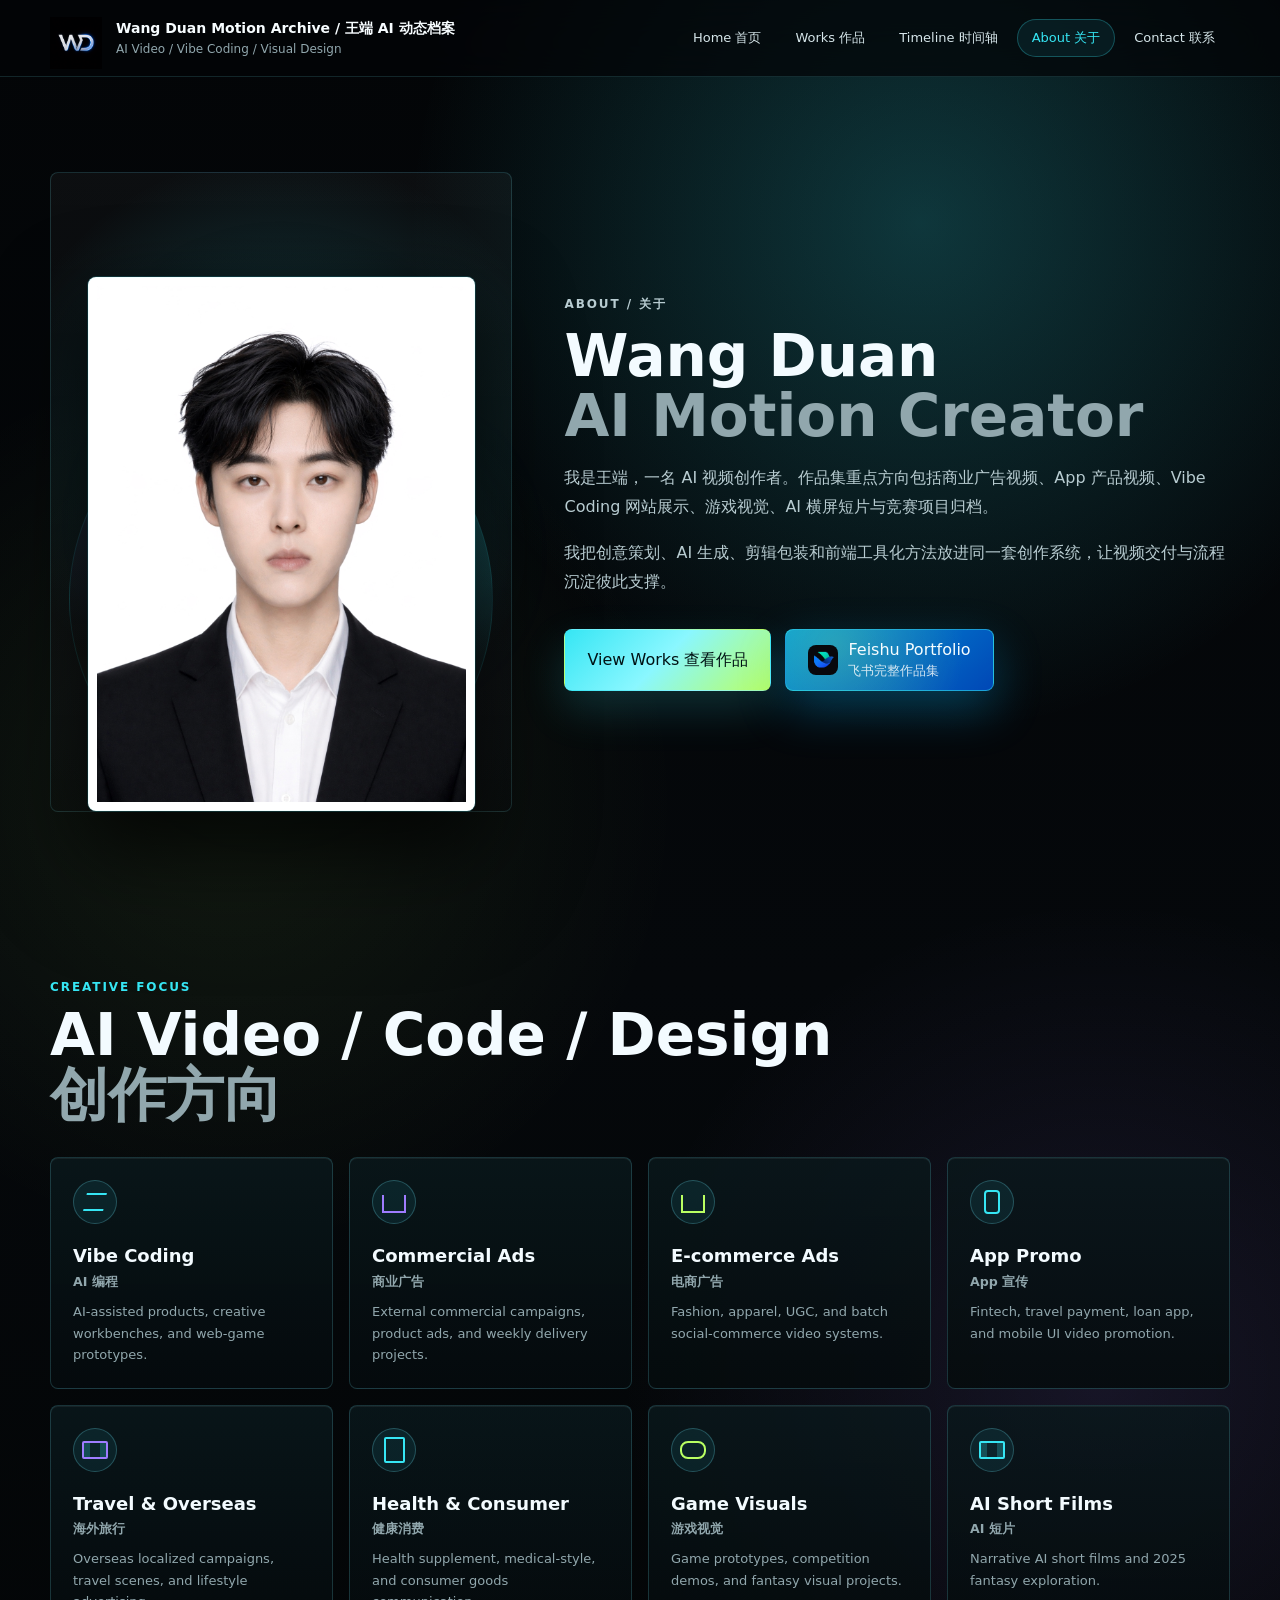
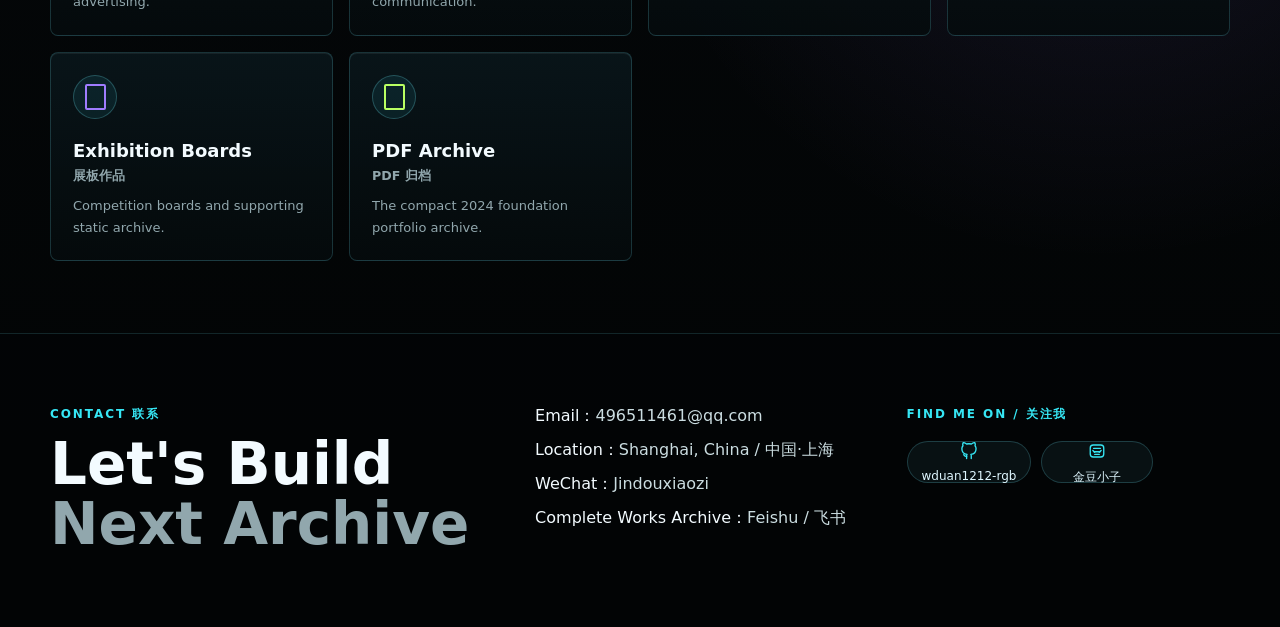
==== about.html @ 515508c3 "Deploy portfolio site" ====
<!doctype html>
<html lang="zh-CN">
  <head>
    <meta charset="utf-8">
    <meta name="viewport" content="width=device-width, initial-scale=1">
    <title>About / 关于王端 | Wang Duan Motion Archive</title>
    <meta name="description" content="王端 AI 视频、Vibe Coding 与视觉设计方向介绍。">
    <link rel="stylesheet" href="assets/css/styles.css">
  </head>
  <body>
    <div class="shell">
      <header class="site-header">
        <nav class="nav" aria-label="Primary navigation">
          <a class="brand" href="index.html" aria-label="Wang Duan Motion Archive home">
            <span class="brand-mark">WD</span>
            <span class="brand-copy">
              <span class="brand-title">Wang Duan Motion Archive / 王端 AI 动态档案</span>
              <span class="brand-subtitle">AI Video / Vibe Coding / Visual Design</span>
            </span>
          </a>
          <button class="nav-toggle" type="button" data-nav-toggle aria-expanded="false" aria-label="Open navigation">
            <span></span><span></span><span></span>
          </button>
          <div class="nav-links" data-nav-links>
            <a href="index.html">Home 首页</a>
            <a href="works.html">Works 作品</a>
            <a href="index.html#timeline">Timeline 时间轴</a>
            <a href="about.html">About 关于</a>
            <a href="index.html#contact">Contact 联系</a>
          </div>
        </nav>
      </header>

      <main class="page-main">
        <section class="section">
          <div class="container about-grid">
            <div class="about-portrait reveal">
              <div class="portrait-orbit" aria-hidden="true"></div>
              <img class="portrait-image" src="assets/profile/profile-id-source.jpg" alt="Wang Duan portrait" width="1060" height="1484">
            </div>
            <div class="about-copy reveal delay-1">
              <p class="section-kicker">About / 关于</p>
              <h1 class="section-title">Wang Duan<br><span>AI Motion Creator</span></h1>
              <p>
                我是王端，一名 AI 视频创作者。作品集重点方向包括商业广告视频、App 产品视频、Vibe Coding 网站展示、游戏视觉、AI 横屏短片与竞赛项目归档。
              </p>
              <p>
                我把创意策划、AI 生成、剪辑包装和前端工具化方法放进同一套创作系统，让视频交付与流程沉淀彼此支撑。
              </p>
              <div class="cta-row">
                <a class="button primary" href="works.html">View Works 查看作品</a>
                <a class="button feishu-button" href="https://tcndqnj035ys.feishu.cn/docx/TIaadDGlfo3OVuxZvAxcnTnXn2g?from=from_copylink" data-feishu-link target="_blank" rel="noopener">
                  <img src="assets/logo/feishu-icon.png" alt="" width="24" height="24">
                  <span>Feishu Portfolio<br><em>飞书完整作品集</em></span>
                </a>
              </div>
            </div>
          </div>
        </section>

        <section class="section compact">
          <div class="container">
            <div class="section-heading reveal">
              <div>
                <p class="section-kicker">Creative Focus</p>
                <h2 class="section-title">AI Video / Code / Design<br><span>创作方向</span></h2>
              </div>
            </div>
            <div class="category-grid" data-categories></div>
          </div>
        </section>

        <section class="section compact contact-band">
          <div class="container contact-grid">
            <div class="reveal">
              <p class="section-kicker">Contact 联系</p>
              <h2 class="section-title">Let's Build<br><span>Next Archive</span></h2>
            </div>
            <div class="reveal delay-1">
              <ul class="contact-list">
                <li>Email：<a href="mailto:496511461@qq.com" data-site-email>496511461@qq.com</a></li>
                <li>Location：<span data-site-location>Shanghai, China / 中国·上海</span></li>
                <li>WeChat：<span data-site-wechat>Jindouxiaozi</span></li>
                <li>Complete Works Archive：<a href="https://tcndqnj035ys.feishu.cn/docx/TIaadDGlfo3OVuxZvAxcnTnXn2g?from=from_copylink" data-feishu-link target="_blank" rel="noopener">Feishu / 飞书</a></li>
              </ul>
            </div>
            <div class="reveal delay-2">
              <p class="section-kicker">Find me on / 关注我</p>
              <div class="social-row" data-socials></div>
            </div>
          </div>
        </section>
      </main>
    </div>

    <div class="modal" data-video-modal aria-hidden="true" role="dialog" aria-modal="true" aria-labelledby="video-modal-title">
      <div class="modal-backdrop"></div>
      <div class="modal-panel">
        <div class="modal-head">
          <h2 class="modal-title" id="video-modal-title" data-modal-title>Media Preview</h2>
          <button class="modal-close" type="button" data-modal-close aria-label="Close modal">×</button>
        </div>
        <div class="modal-body" data-modal-body></div>
      </div>
    </div>

    <script src="assets/js/data.js"></script>
    <script src="assets/js/main.js"></script>
  </body>
</html>
---- assets/css/styles.css ----
:root {
  --bg: #030507;
  --bg-soft: #071013;
  --panel: rgba(8, 18, 21, 0.78);
  --panel-strong: rgba(10, 23, 28, 0.94);
  --line: rgba(116, 238, 255, 0.18);
  --line-strong: rgba(116, 238, 255, 0.42);
  --text: #f3fbff;
  --muted: #91a7ad;
  --muted-2: #61747a;
  --cyan: #36e6f4;
  --lime: #b9ff62;
  --violet: #9f7cff;
  --rose: #ff6fb1;
  --amber: #ffd166;
  --shadow: 0 24px 70px rgba(0, 0, 0, 0.42);
  --radius: 8px;
  --max: 1180px;
  --ease: cubic-bezier(0.22, 1, 0.36, 1);
}

* {
  box-sizing: border-box;
}

html {
  scroll-behavior: smooth;
  background: var(--bg);
}

body {
  margin: 0;
  min-height: 100vh;
  color: var(--text);
  font-family: Inter, ui-sans-serif, system-ui, -apple-system, BlinkMacSystemFont, "Segoe UI", "PingFang SC", "Microsoft YaHei", sans-serif;
  background:
    radial-gradient(circle at 72% 10%, rgba(54, 230, 244, 0.22), transparent 32rem),
    radial-gradient(circle at 18% 36%, rgba(185, 255, 98, 0.08), transparent 28rem),
    radial-gradient(circle at 86% 62%, rgba(159, 124, 255, 0.12), transparent 30rem),
    linear-gradient(180deg, #030507 0%, #05080b 44%, #020404 100%);
  overflow-x: hidden;
}

body::before {
  content: "";
  position: fixed;
  inset: 0;
  pointer-events: none;
  z-index: -2;
  background-image:
    linear-gradient(rgba(99, 224, 240, 0.07) 1px, transparent 1px),
    linear-gradient(90deg, rgba(99, 224, 240, 0.07) 1px, transparent 1px);
  background-size: 48px 48px;
  mask-image: linear-gradient(180deg, rgba(0, 0, 0, 0.92), rgba(0, 0, 0, 0.12) 70%, transparent);
}

body::after {
  content: "";
  position: fixed;
  inset: 0;
  pointer-events: none;
  z-index: -1;
  background:
    linear-gradient(90deg, rgba(3, 5, 7, 0.9), transparent 26%, transparent 74%, rgba(3, 5, 7, 0.9)),
    repeating-linear-gradient(0deg, rgba(255, 255, 255, 0.025) 0, rgba(255, 255, 255, 0.025) 1px, transparent 1px, transparent 3px);
  opacity: 0.65;
}

img {
  display: block;
  max-width: 100%;
}

a {
  color: inherit;
  text-decoration: none;
}

button,
input,
textarea {
  font: inherit;
}

button {
  cursor: pointer;
}

.shell {
  min-height: 100vh;
}

.site-header {
  position: fixed;
  top: 0;
  left: 0;
  right: 0;
  z-index: 50;
  border-bottom: 1px solid rgba(116, 238, 255, 0.14);
  background: rgba(3, 5, 7, 0.72);
  backdrop-filter: blur(18px);
}

.nav {
  width: min(var(--max), calc(100vw - 40px));
  height: 76px;
  margin: 0 auto;
  display: flex;
  align-items: center;
  justify-content: space-between;
  gap: 28px;
}

.brand {
  display: flex;
  align-items: center;
  gap: 14px;
  min-width: 0;
}

.brand-mark {
  width: 50px;
  height: 36px;
  display: grid;
  place-items: center;
  color: var(--cyan);
  font-size: 30px;
  font-weight: 900;
  line-height: 1;
}

.brand-copy {
  min-width: 0;
}

.brand-title {
  display: block;
  color: #f7fdff;
  font-size: 14px;
  font-weight: 780;
  white-space: nowrap;
  overflow: hidden;
  text-overflow: ellipsis;
}

.brand-subtitle {
  display: block;
  margin-top: 4px;
  color: var(--muted);
  font-size: 12px;
}

.nav-links {
  display: flex;
  align-items: center;
  gap: 4px;
}

.nav-links a {
  position: relative;
  display: inline-flex;
  align-items: center;
  height: 38px;
  padding: 0 14px;
  color: #d5e5e9;
  font-size: 13px;
  border: 1px solid transparent;
  border-radius: 999px;
  transition: color 0.25s var(--ease), border-color 0.25s var(--ease), background 0.25s var(--ease);
}

.nav-links a:hover,
.nav-links a.is-active {
  color: var(--cyan);
  border-color: rgba(54, 230, 244, 0.28);
  background: rgba(54, 230, 244, 0.08);
}

.nav-toggle {
  display: none;
  width: 42px;
  height: 42px;
  border: 1px solid rgba(116, 238, 255, 0.24);
  border-radius: 8px;
  color: var(--text);
  background: rgba(8, 18, 21, 0.72);
}

.nav-toggle span {
  display: block;
  width: 20px;
  height: 2px;
  margin: 4px auto;
  background: currentColor;
}

.page-main {
  padding-top: 76px;
}

.section {
  position: relative;
  padding: 96px 0;
}

.section.compact {
  padding: 72px 0;
}

.container {
  width: min(var(--max), calc(100vw - 40px));
  margin: 0 auto;
}

.section-heading {
  display: flex;
  align-items: end;
  justify-content: space-between;
  gap: 28px;
  margin-bottom: 32px;
}

.section-kicker {
  margin: 0 0 12px;
  color: var(--cyan);
  font-size: 12px;
  font-weight: 800;
  letter-spacing: 0.16em;
  text-transform: uppercase;
}

.section-title {
  margin: 0;
  color: var(--text);
  font-size: clamp(30px, 5vw, 58px);
  line-height: 1.03;
  font-weight: 880;
}

.section-title span {
  color: var(--muted);
}

.section-lead {
  max-width: 560px;
  margin: 16px 0 0;
  color: #acc0c5;
  font-size: 15px;
  line-height: 1.8;
}

.page-hero {
  min-height: calc(100vh - 76px);
  padding: 58px 0 24px;
  display: grid;
  align-items: center;
}

.hero-grid {
  display: grid;
  grid-template-columns: minmax(0, 1.02fr) minmax(420px, 0.98fr);
  gap: clamp(28px, 5vw, 72px);
  align-items: center;
}

.eyebrow {
  display: inline-flex;
  align-items: center;
  gap: 10px;
  color: var(--cyan);
  font-size: 13px;
  font-weight: 820;
  letter-spacing: 0.08em;
  text-transform: uppercase;
}

.eyebrow::before {
  content: "";
  width: 28px;
  height: 1px;
  background: currentColor;
}

.hero-title {
  margin: 22px 0 0;
  font-size: clamp(48px, 9vw, 106px);
  line-height: 0.94;
  font-weight: 900;
  letter-spacing: 0;
}

.hero-title .line {
  display: block;
  opacity: 0;
  transform: translateY(24px);
  animation: titleIn 0.82s var(--ease) forwards;
}

.hero-title .line:nth-child(2) {
  animation-delay: 0.1s;
}

.hero-title .line:nth-child(3) {
  animation-delay: 0.2s;
}

.hero-title em {
  color: transparent;
  font-style: normal;
  -webkit-text-stroke: 1px rgba(243, 251, 255, 0.72);
}

.hero-copy {
  max-width: 590px;
  margin: 24px 0 0;
  color: #bed0d5;
  font-size: 17px;
  line-height: 1.85;
}

.tag-row {
  display: flex;
  flex-wrap: wrap;
  gap: 12px;
  margin-top: 26px;
}

.tag-card {
  min-width: 114px;
  padding: 14px 14px 13px;
  border: 1px solid rgba(116, 238, 255, 0.22);
  border-radius: 8px;
  background: linear-gradient(180deg, rgba(14, 31, 36, 0.78), rgba(7, 15, 17, 0.72));
  box-shadow: inset 0 1px 0 rgba(255, 255, 255, 0.06);
  transition: transform 0.35s var(--ease), border-color 0.35s var(--ease), background 0.35s var(--ease);
}

.tag-card:hover {
  transform: translateY(-4px);
  border-color: rgba(54, 230, 244, 0.64);
  background: linear-gradient(180deg, rgba(24, 55, 61, 0.86), rgba(7, 15, 17, 0.76));
}

.tag-card strong {
  display: block;
  margin-bottom: 4px;
  color: var(--text);
  font-size: 13px;
}

.tag-card span {
  color: var(--muted);
  font-size: 12px;
}

.cta-row {
  display: flex;
  flex-wrap: wrap;
  gap: 14px;
  margin-top: 32px;
}

.button {
  --button-line: rgba(116, 238, 255, 0.34);
  display: inline-flex;
  align-items: center;
  justify-content: center;
  gap: 10px;
  min-height: 48px;
  padding: 0 22px;
  border: 1px solid var(--button-line);
  border-radius: 8px;
  color: var(--text);
  background: rgba(7, 18, 21, 0.82);
  box-shadow: inset 0 1px 0 rgba(255, 255, 255, 0.08);
  transition: transform 0.28s var(--ease), border-color 0.28s var(--ease), background 0.28s var(--ease), color 0.28s var(--ease);
}

.button.primary {
  color: #001214;
  border-color: transparent;
  background: linear-gradient(135deg, var(--cyan), #8af7ff 48%, var(--lime));
  box-shadow: 0 18px 44px rgba(54, 230, 244, 0.18);
}

.button:hover {
  transform: translateY(-3px);
  border-color: rgba(54, 230, 244, 0.68);
}

.button[aria-disabled="true"],
.button:disabled {
  color: var(--muted-2);
  cursor: not-allowed;
  border-color: rgba(116, 238, 255, 0.12);
  background: rgba(7, 18, 21, 0.44);
  box-shadow: none;
  transform: none;
}

.hero-visual {
  position: relative;
  min-height: 620px;
  display: grid;
  align-items: end;
  justify-items: center;
  isolation: isolate;
}

.portrait-orbit {
  position: absolute;
  width: min(46vw, 610px);
  aspect-ratio: 1;
  border-radius: 50%;
  border: 1px solid rgba(54, 230, 244, 0.18);
  background:
    radial-gradient(circle, rgba(54, 230, 244, 0.32), transparent 42%),
    conic-gradient(from 45deg, rgba(54, 230, 244, 0.46), transparent, rgba(185, 255, 98, 0.18), transparent, rgba(159, 124, 255, 0.22), transparent);
  filter: drop-shadow(0 0 58px rgba(54, 230, 244, 0.2));
  transform: translate3d(var(--mx, 0), var(--my, 0), 0);
  transition: transform 0.28s linear;
  animation: orbitSpin 18s linear infinite;
  opacity: 0.8;
}

.portrait-orbit::before,
.portrait-orbit::after {
  content: "";
  position: absolute;
  inset: 8%;
  border-radius: inherit;
  border: 1px dashed rgba(116, 238, 255, 0.28);
}

.portrait-orbit::after {
  inset: 20%;
  border-color: rgba(185, 255, 98, 0.16);
  animation: orbitSpin 12s linear infinite reverse;
}

.portrait-wrap {
  position: relative;
  width: min(40vw, 520px);
  max-width: 520px;
  align-self: end;
  transform: translate3d(calc(var(--mx, 0) * -0.5), calc(var(--my, 0) * -0.5), 0);
  transition: transform 0.28s linear;
  z-index: 1;
}

.portrait-wrap::after {
  content: "";
  position: absolute;
  left: 4%;
  right: 4%;
  bottom: -1px;
  height: 34%;
  background: linear-gradient(180deg, transparent, #030507 72%);
  pointer-events: none;
}

.portrait-image {
  width: 100%;
  height: auto;
  filter: drop-shadow(0 32px 42px rgba(0, 0, 0, 0.56)) saturate(0.96) contrast(1.04);
}

.intro-card {
  position: absolute;
  right: 0;
  bottom: 120px;
  width: min(230px, 45vw);
  padding: 22px;
  border: 1px solid rgba(116, 238, 255, 0.38);
  border-radius: 8px;
  background: rgba(9, 24, 28, 0.76);
  box-shadow: var(--shadow), inset 0 1px 0 rgba(255, 255, 255, 0.08);
  backdrop-filter: blur(18px);
  animation: floatCard 5.6s ease-in-out infinite;
  z-index: 3;
}

.intro-card strong {
  display: block;
  font-size: 16px;
  line-height: 1.35;
}

.intro-card span {
  display: block;
  margin-top: 6px;
  color: var(--muted);
  font-size: 13px;
}

.play-button {
  position: relative;
  width: 70px;
  height: 70px;
  margin: 24px 0 18px;
  border: 1px solid rgba(196, 251, 255, 0.55);
  border-radius: 50%;
  color: var(--text);
  background:
    radial-gradient(circle, rgba(116, 238, 255, 0.2), transparent 70%),
    rgba(12, 30, 35, 0.86);
  box-shadow: 0 0 32px rgba(54, 230, 244, 0.22);
}

.play-button::before {
  content: "";
  position: absolute;
  left: 29px;
  top: 23px;
  width: 0;
  height: 0;
  border-top: 12px solid transparent;
  border-bottom: 12px solid transparent;
  border-left: 17px solid currentColor;
}

.play-button.small {
  width: 42px;
  height: 42px;
  margin: 0;
}

.play-button.small::before {
  left: 17px;
  top: 13px;
  border-top-width: 8px;
  border-bottom-width: 8px;
  border-left-width: 11px;
}

.corner-grid {
  position: absolute;
  top: 0;
  right: 0;
  width: 92px;
  height: 92px;
  background-image:
    linear-gradient(rgba(54, 230, 244, 0.16) 1px, transparent 1px),
    linear-gradient(90deg, rgba(54, 230, 244, 0.16) 1px, transparent 1px);
  background-size: 12px 12px;
  opacity: 0.42;
}

.showreel-band {
  border-top: 1px solid rgba(116, 238, 255, 0.14);
  border-bottom: 1px solid rgba(116, 238, 255, 0.14);
  background: linear-gradient(90deg, rgba(4, 12, 14, 0.88), rgba(12, 28, 31, 0.76), rgba(4, 12, 14, 0.88));
}

.showreel-grid {
  display: grid;
  grid-template-columns: minmax(0, 0.9fr) minmax(360px, 1.1fr);
  gap: 42px;
  align-items: center;
}

.showreel-frame {
  position: relative;
  width: 100%;
  min-height: 280px;
  border: 1px solid rgba(116, 238, 255, 0.24);
  border-radius: 8px;
  color: inherit;
  text-align: left;
  overflow: hidden;
  appearance: none;
  background:
    linear-gradient(120deg, rgba(54, 230, 244, 0.2), transparent 38%),
    radial-gradient(circle at 72% 36%, rgba(159, 124, 255, 0.22), transparent 25rem),
    #071013;
}

.showreel-frame::before {
  content: "";
  position: absolute;
  inset: 0;
  background:
    linear-gradient(90deg, transparent, rgba(255, 255, 255, 0.12), transparent),
    repeating-linear-gradient(90deg, rgba(255, 255, 255, 0.04) 0 1px, transparent 1px 8px);
  transform: translateX(-120%);
  animation: sweep 5.2s var(--ease) infinite;
}

.showreel-meta {
  position: absolute;
  left: 24px;
  right: 24px;
  bottom: 22px;
  display: flex;
  align-items: end;
  justify-content: space-between;
  gap: 20px;
}

.showreel-meta strong {
  display: block;
  font-size: 22px;
}

.showreel-meta span {
  display: block;
  margin-top: 7px;
  color: var(--muted);
  font-size: 13px;
}

.card-grid {
  display: grid;
  grid-template-columns: repeat(4, minmax(0, 1fr));
  gap: 18px;
}

.highlight-grid {
  grid-template-columns: repeat(5, minmax(0, 1fr));
}

.metric-card,
.work-card,
.category-card,
.archive-card {
  position: relative;
  border: 1px solid rgba(116, 238, 255, 0.18);
  border-radius: 8px;
  background: linear-gradient(180deg, rgba(10, 24, 28, 0.84), rgba(5, 11, 13, 0.88));
  box-shadow: inset 0 1px 0 rgba(255, 255, 255, 0.06);
  overflow: hidden;
}

.metric-card {
  min-height: 190px;
  padding: 24px;
  display: flex;
  flex-direction: column;
  justify-content: space-between;
}

.metric-card::before,
.work-card::before,
.category-card::before,
.archive-card::before {
  content: "";
  position: absolute;
  inset: 0;
  border-radius: inherit;
  background: linear-gradient(120deg, rgba(54, 230, 244, 0.16), transparent 34%, rgba(185, 255, 98, 0.07));
  opacity: 0;
  transition: opacity 0.35s var(--ease);
  pointer-events: none;
}

.metric-card:hover::before,
.work-card:hover::before,
.category-card:hover::before,
.archive-card:hover::before {
  opacity: 1;
}

.metric-top {
  display: flex;
  align-items: center;
  justify-content: space-between;
  gap: 14px;
}

.metric-icon,
.work-icon,
.category-icon {
  width: 44px;
  height: 44px;
  display: grid;
  place-items: center;
  border: 1px solid rgba(116, 238, 255, 0.24);
  border-radius: 50%;
  color: var(--cyan);
  background: rgba(54, 230, 244, 0.08);
}

.metric-icon::before,
.work-icon::before,
.category-icon::before {
  content: "";
  width: 18px;
  height: 18px;
  border: 2px solid currentColor;
}

[data-icon="phone"]::before {
  width: 12px;
  height: 20px;
  border-radius: 4px;
}

[data-icon="code"]::before {
  width: 20px;
  height: 14px;
  border-left: 0;
  border-right: 0;
  transform: skewX(-12deg);
}

[data-icon="game"]::before {
  width: 22px;
  height: 14px;
  border-radius: 8px;
}

[data-icon="film"]::before {
  width: 22px;
  height: 14px;
  border-radius: 2px;
  box-shadow: inset 6px 0 0 rgba(54, 230, 244, 0.22), inset -6px 0 0 rgba(54, 230, 244, 0.22);
}

[data-icon="pdf"]::before,
[data-icon="board"]::before,
[data-icon="all"]::before {
  width: 17px;
  height: 22px;
  border-radius: 2px;
}

[data-icon="commerce"]::before {
  width: 20px;
  height: 16px;
  border-top: 0;
  transform: translateY(2px);
}

.count {
  color: rgba(243, 251, 255, 0.42);
  font-size: 12px;
  font-weight: 800;
}

.metric-card h3,
.category-card h3 {
  margin: 20px 0 0;
  font-size: 18px;
  line-height: 1.3;
}

.metric-card p,
.category-card p {
  margin: 10px 0 0;
  color: var(--muted);
  font-size: 13px;
  line-height: 1.65;
}

.text-link {
  display: inline-flex;
  align-items: center;
  gap: 8px;
  margin-top: 20px;
  color: var(--cyan);
  font-size: 13px;
  font-weight: 760;
}

.text-link::after {
  content: "";
  width: 18px;
  height: 1px;
  background: currentColor;
  transform-origin: left;
  transition: transform 0.25s var(--ease);
}

.text-link:hover::after {
  transform: scaleX(1.45);
}

.featured-stage {
  position: relative;
}

.stage-layout {
  display: grid;
  grid-template-columns: 280px minmax(0, 1fr);
  gap: 30px;
}

.stage-rail {
  position: sticky;
  top: 106px;
  align-self: start;
  min-height: 470px;
  display: flex;
  flex-direction: column;
  justify-content: space-between;
  padding: 28px;
  border-left: 1px solid rgba(116, 238, 255, 0.28);
  background: linear-gradient(180deg, rgba(4, 11, 13, 0.58), transparent);
}

.stage-number {
  color: var(--cyan);
  font-size: clamp(64px, 9vw, 116px);
  line-height: 0.85;
  font-weight: 900;
}

.stage-label {
  color: var(--muted);
  font-size: 13px;
  line-height: 1.7;
}

.stage-progress {
  height: 3px;
  width: 100%;
  background: rgba(116, 238, 255, 0.14);
  overflow: hidden;
}

.stage-progress span {
  display: block;
  width: calc(var(--stage-progress, 0) * 100%);
  height: 100%;
  background: linear-gradient(90deg, var(--cyan), var(--lime));
}

.stage-list {
  display: grid;
  gap: 22px;
}

.module-card {
  min-height: 420px;
  display: grid;
  grid-template-columns: minmax(260px, 0.86fr) minmax(0, 1.14fr);
  gap: 28px;
  align-items: stretch;
  padding: 22px;
  border: 1px solid rgba(116, 238, 255, 0.18);
  border-radius: 8px;
  background:
    linear-gradient(130deg, rgba(54, 230, 244, 0.08), transparent 34%),
    rgba(6, 14, 17, 0.86);
  overflow: hidden;
  transform: translateY(22px) scale(0.985);
  opacity: 0.56;
  transition: opacity 0.6s var(--ease), transform 0.6s var(--ease), border-color 0.6s var(--ease), background 0.6s var(--ease);
}

.module-card.is-current {
  opacity: 1;
  transform: translateY(0) scale(1);
  border-color: rgba(54, 230, 244, 0.48);
  background:
    linear-gradient(130deg, rgba(54, 230, 244, 0.16), transparent 34%),
    radial-gradient(circle at 84% 20%, rgba(185, 255, 98, 0.1), transparent 18rem),
    rgba(6, 14, 17, 0.92);
}

.module-copy {
  display: flex;
  flex-direction: column;
  justify-content: space-between;
  gap: 26px;
  padding: 8px 0 8px 6px;
}

.module-copy h3 {
  margin: 0;
  font-size: clamp(24px, 3vw, 38px);
  line-height: 1.08;
}

.module-copy p {
  margin: 14px 0 0;
  color: #a9bec3;
  line-height: 1.75;
}

.meta-row {
  display: flex;
  flex-wrap: wrap;
  gap: 9px;
}

.pill {
  display: inline-flex;
  align-items: center;
  min-height: 28px;
  padding: 0 10px;
  border: 1px solid rgba(116, 238, 255, 0.2);
  border-radius: 999px;
  color: #cce0e4;
  background: rgba(116, 238, 255, 0.06);
  font-size: 12px;
}

.preview-shell {
  position: relative;
  min-height: 360px;
  display: grid;
  place-items: center;
  overflow: hidden;
  border: 1px solid rgba(116, 238, 255, 0.18);
  border-radius: 8px;
  background:
    radial-gradient(circle at 72% 24%, rgba(54, 230, 244, 0.18), transparent 17rem),
    linear-gradient(140deg, rgba(255, 255, 255, 0.04), transparent 48%),
    #050a0c;
}

.preview-shell::after {
  content: "";
  position: absolute;
  inset: 0;
  background: linear-gradient(120deg, transparent, rgba(255, 255, 255, 0.13), transparent);
  transform: translateX(-120%);
  transition: transform 0.85s var(--ease);
}

.module-card.is-current .preview-shell::after,
.work-card:hover .visual-placeholder::after {
  transform: translateX(120%);
}

.visual-placeholder {
  position: relative;
  overflow: hidden;
  border-radius: 8px;
  background:
    radial-gradient(circle at 30% 24%, rgba(185, 255, 98, 0.2), transparent 12rem),
    radial-gradient(circle at 74% 70%, rgba(159, 124, 255, 0.24), transparent 12rem),
    linear-gradient(150deg, rgba(54, 230, 244, 0.12), rgba(255, 255, 255, 0.03));
}

.visual-placeholder::before {
  content: "";
  position: absolute;
  inset: 0;
  background:
    linear-gradient(rgba(255, 255, 255, 0.06) 1px, transparent 1px),
    linear-gradient(90deg, rgba(255, 255, 255, 0.06) 1px, transparent 1px);
  background-size: 22px 22px;
  opacity: 0.34;
}

.visual-placeholder::after {
  content: "";
  position: absolute;
  inset: 0;
  background: linear-gradient(110deg, transparent, rgba(255, 255, 255, 0.17), transparent);
  transform: translateX(-120%);
  transition: transform 0.7s var(--ease);
}

.visual-label {
  position: absolute;
  left: 18px;
  right: 18px;
  bottom: 18px;
  z-index: 2;
}

.visual-label strong {
  display: block;
  color: #f7fdff;
  font-size: 15px;
}

.visual-label span {
  display: block;
  margin-top: 6px;
  color: #a7bbc0;
  font-size: 12px;
}

.phone-shell {
  position: relative;
  width: min(58%, 248px);
  aspect-ratio: 9 / 18.8;
  padding: 10px;
  border: 1px solid rgba(215, 250, 255, 0.3);
  border-radius: 28px;
  background: linear-gradient(180deg, #14262b, #050809);
  box-shadow: 0 24px 58px rgba(0, 0, 0, 0.42);
}

.phone-shell::before {
  content: "";
  position: absolute;
  top: 12px;
  left: 50%;
  width: 70px;
  height: 18px;
  border-radius: 999px;
  background: #030507;
  transform: translateX(-50%);
  z-index: 3;
}

.phone-screen {
  position: relative;
  width: 100%;
  height: 100%;
  border-radius: 22px;
  overflow: hidden;
}

.browser-shell {
  position: relative;
  width: min(100%, 520px);
  aspect-ratio: 16 / 10;
  border: 1px solid rgba(215, 250, 255, 0.18);
  border-radius: 8px;
  overflow: hidden;
  background: #05090b;
  box-shadow: 0 24px 58px rgba(0, 0, 0, 0.36);
}

.browser-bar {
  height: 36px;
  display: flex;
  align-items: center;
  gap: 7px;
  padding: 0 14px;
  border-bottom: 1px solid rgba(116, 238, 255, 0.16);
  background: rgba(255, 255, 255, 0.04);
}

.browser-bar span {
  width: 8px;
  height: 8px;
  border-radius: 50%;
  background: rgba(116, 238, 255, 0.62);
}

.browser-screen {
  position: relative;
  height: calc(100% - 36px);
}

.wide-frame {
  width: min(100%, 560px);
  aspect-ratio: 16 / 9;
  border: 1px solid rgba(215, 250, 255, 0.18);
  border-radius: 8px;
  overflow: hidden;
  box-shadow: 0 24px 58px rgba(0, 0, 0, 0.36);
}

.work-grid {
  display: grid;
  grid-template-columns: repeat(3, minmax(0, 1fr));
  gap: 18px;
}

.home-work-grid {
  grid-template-columns: repeat(4, minmax(0, 1fr));
}

.work-card {
  min-height: 100%;
  padding: 14px;
  transition: transform 0.35s var(--ease), border-color 0.35s var(--ease), background 0.35s var(--ease);
}

.work-card:hover {
  transform: translateY(-7px);
  border-color: rgba(54, 230, 244, 0.5);
}

.work-card .card-visual {
  position: relative;
  min-height: 250px;
  border-radius: 8px;
  display: grid;
  place-items: center;
  overflow: hidden;
}

.work-card.vertical-video .card-visual {
  min-height: 360px;
}

.work-card.website-recording .card-visual,
.work-card.horizontal-video .card-visual {
  min-height: 245px;
}

.work-card h3 span,
.module-copy h3 span,
.metric-card h3 span,
.category-card h3 span,
.archive-card h3 span,
.case-title span {
  color: var(--muted);
  font-size: 0.7em;
  font-weight: 740;
}

.card-body {
  padding: 16px 4px 2px;
}

.card-body h3 {
  margin: 0;
  font-size: 17px;
  line-height: 1.3;
}

.card-body p {
  margin: 10px 0 0;
  color: var(--muted);
  font-size: 13px;
  line-height: 1.65;
}

.card-actions {
  display: flex;
  align-items: center;
  justify-content: space-between;
  gap: 12px;
  margin-top: 16px;
  padding-top: 14px;
  border-top: 1px solid rgba(116, 238, 255, 0.12);
}

.mini-action {
  display: inline-flex;
  align-items: center;
  min-height: 32px;
  padding: 0 10px;
  border: 1px solid rgba(116, 238, 255, 0.2);
  border-radius: 6px;
  color: var(--text);
  background: rgba(116, 238, 255, 0.06);
  font-size: 12px;
}

button.mini-action {
  appearance: none;
}

.duration {
  color: var(--muted);
  font-size: 12px;
}

.horizontal-section {
  overflow: hidden;
}

.horizontal-stage {
  position: relative;
}

.horizontal-track {
  display: flex;
  gap: 18px;
  will-change: transform;
  transform: translate3d(calc(var(--h-progress, 0) * -1px), 0, 0);
}

.horizontal-track .work-card {
  flex: 0 0 min(340px, calc(100vw - 64px));
}

.timeline {
  display: grid;
  gap: 56px;
}

.year-block {
  display: grid;
  grid-template-columns: 180px minmax(0, 1fr);
  gap: 36px;
  align-items: start;
}

.year-sticky {
  position: sticky;
  top: 114px;
}

.year {
  margin: 0;
  color: var(--cyan);
  font-size: clamp(54px, 8vw, 96px);
  line-height: 0.85;
  font-weight: 920;
}

.year-caption {
  margin: 14px 0 0;
  color: #d4e5e9;
  font-size: 14px;
  font-weight: 800;
}

.year-caption span {
  display: block;
  margin-top: 6px;
  color: var(--muted);
  font-size: 12px;
  font-weight: 500;
}

.year-content {
  display: grid;
  gap: 20px;
}

.year-note {
  padding: 18px 20px;
  border: 1px solid rgba(116, 238, 255, 0.16);
  border-radius: 8px;
  color: #bbd0d5;
  background: rgba(7, 18, 21, 0.64);
  line-height: 1.75;
}

.archive-grid {
  display: grid;
  grid-template-columns: repeat(2, minmax(0, 1fr));
  gap: 18px;
}

.archive-card {
  min-height: 210px;
  padding: 22px;
  display: grid;
  align-content: space-between;
}

.pdf-card {
  grid-column: 1 / -1;
  grid-template-columns: 150px minmax(0, 1fr) auto;
  display: grid;
  gap: 22px;
  align-items: center;
}

.pdf-cover {
  width: 118px;
  aspect-ratio: 0.78;
  display: grid;
  place-items: center;
  border: 1px solid rgba(116, 238, 255, 0.32);
  border-radius: 6px;
  color: var(--cyan);
  font-size: 22px;
  font-weight: 880;
  background: linear-gradient(160deg, rgba(54, 230, 244, 0.14), rgba(255, 255, 255, 0.04));
  transform-origin: left center;
  transition: transform 0.35s var(--ease);
}

.pdf-card:hover .pdf-cover {
  transform: perspective(700px) rotateY(-9deg);
}

.category-grid {
  display: grid;
  grid-template-columns: repeat(4, minmax(0, 1fr));
  gap: 16px;
}

.category-card {
  min-height: 178px;
  padding: 22px;
}

.workflow-wrap {
  display: grid;
  gap: 38px;
}

.workflow {
  position: relative;
  display: grid;
  grid-template-columns: repeat(7, minmax(0, 1fr));
  gap: 18px;
  padding-top: 18px;
}

.workflow.six {
  grid-template-columns: repeat(6, minmax(0, 1fr));
}

.workflow::before {
  content: "";
  position: absolute;
  top: 42px;
  left: 6%;
  right: 6%;
  height: 1px;
  background: rgba(116, 238, 255, 0.16);
}

.workflow::after {
  content: "";
  position: absolute;
  top: 42px;
  left: 6%;
  width: calc(var(--workflow-progress, 0) * 88%);
  height: 1px;
  background: linear-gradient(90deg, var(--cyan), var(--lime), var(--violet));
  transition: width 1.1s var(--ease);
}

.workflow-step {
  position: relative;
  z-index: 1;
  text-align: center;
}

.step-dot {
  width: 52px;
  height: 52px;
  display: grid;
  place-items: center;
  margin: 0 auto 13px;
  border: 1px solid rgba(116, 238, 255, 0.26);
  border-radius: 50%;
  color: var(--cyan);
  background: #071013;
  font-size: 12px;
  font-weight: 860;
  transition: transform 0.4s var(--ease), border-color 0.4s var(--ease), box-shadow 0.4s var(--ease);
}

.workflow-step.is-lit .step-dot {
  transform: translateY(-5px);
  border-color: rgba(54, 230, 244, 0.72);
  box-shadow: 0 0 30px rgba(54, 230, 244, 0.18);
}

.workflow-step strong {
  display: block;
  font-size: 13px;
}

.workflow-step span {
  display: block;
  margin-top: 5px;
  color: var(--muted);
  font-size: 12px;
}

.contact-band {
  border-top: 1px solid rgba(116, 238, 255, 0.14);
  background: rgba(3, 5, 7, 0.46);
}

.contact-grid {
  display: grid;
  grid-template-columns: minmax(0, 1fr) minmax(260px, 0.74fr) minmax(260px, 0.74fr);
  gap: 48px;
}

.contact-list {
  display: grid;
  gap: 13px;
  margin: 0;
  padding: 0;
  list-style: none;
}

.contact-list a,
.contact-list span {
  color: #cbdde1;
}

.social-row {
  display: flex;
  flex-wrap: wrap;
  gap: 10px;
  margin-top: 18px;
}

.social-link {
  width: 42px;
  height: 42px;
  display: grid;
  place-items: center;
  border: 1px solid rgba(116, 238, 255, 0.2);
  border-radius: 50%;
  color: var(--cyan);
  background: rgba(116, 238, 255, 0.06);
  font-size: 12px;
}

.footer-note {
  margin-top: 48px;
  padding-top: 18px;
  border-top: 1px solid rgba(116, 238, 255, 0.1);
  color: var(--muted-2);
  font-size: 12px;
}

.page-title-block {
  padding: 70px 0 46px;
  border-bottom: 1px solid rgba(116, 238, 255, 0.12);
}

.filter-bar {
  position: sticky;
  top: 76px;
  z-index: 35;
  padding: 16px 0;
  border-bottom: 1px solid rgba(116, 238, 255, 0.12);
  background: rgba(3, 5, 7, 0.76);
  backdrop-filter: blur(18px);
}

.filter-row {
  display: flex;
  gap: 10px;
  overflow-x: auto;
  scrollbar-width: thin;
}

.filter-button {
  flex: 0 0 auto;
  min-height: 38px;
  padding: 0 14px;
  border: 1px solid rgba(116, 238, 255, 0.18);
  border-radius: 999px;
  color: #cfe0e4;
  background: rgba(7, 18, 21, 0.72);
  transition: color 0.25s var(--ease), border-color 0.25s var(--ease), background 0.25s var(--ease);
}

.filter-button.is-active {
  color: #001214;
  border-color: transparent;
  background: linear-gradient(135deg, var(--cyan), var(--lime));
}

.works-count {
  color: var(--muted);
  font-size: 13px;
}

.case-hero {
  padding: 72px 0 36px;
}

.case-hero-grid {
  display: grid;
  grid-template-columns: minmax(0, 0.82fr) minmax(420px, 1.18fr);
  gap: 38px;
  align-items: stretch;
}

.case-hero .preview-shell {
  min-height: 500px;
}

.case-title {
  margin: 18px 0 0;
  font-size: clamp(42px, 7vw, 82px);
  line-height: 0.98;
}

.case-meta-grid {
  display: grid;
  grid-template-columns: repeat(2, minmax(0, 1fr));
  gap: 12px;
  margin-top: 28px;
}

.meta-item {
  padding: 15px;
  border: 1px solid rgba(116, 238, 255, 0.14);
  border-radius: 8px;
  background: rgba(7, 18, 21, 0.62);
}

.meta-item span {
  display: block;
  color: var(--muted);
  font-size: 11px;
  text-transform: uppercase;
}

.meta-item strong {
  display: block;
  margin-top: 6px;
  font-size: 14px;
  line-height: 1.4;
}

.case-layout {
  display: grid;
  grid-template-columns: minmax(0, 0.72fr) minmax(0, 1.28fr);
  gap: 44px;
  align-items: start;
}

.case-index {
  position: sticky;
  top: 114px;
  display: grid;
  gap: 10px;
}

.case-index a {
  padding: 13px 15px;
  border: 1px solid rgba(116, 238, 255, 0.14);
  border-radius: 8px;
  color: #c5d9dd;
  background: rgba(7, 18, 21, 0.46);
}

.case-section {
  padding: 30px 0;
  border-bottom: 1px solid rgba(116, 238, 255, 0.12);
}

.case-section h2 {
  margin: 0;
  font-size: 28px;
}

.case-section p,
.case-section li {
  color: #b8ccd1;
  line-height: 1.85;
}

.shot-list {
  display: grid;
  grid-template-columns: repeat(5, minmax(0, 1fr));
  gap: 10px;
  margin-top: 20px;
}

.shot-item {
  min-height: 130px;
  padding: 14px;
  border: 1px solid rgba(116, 238, 255, 0.14);
  border-radius: 8px;
  background: linear-gradient(180deg, rgba(10, 24, 28, 0.76), rgba(5, 11, 13, 0.72));
}

.shot-item span {
  display: block;
  color: var(--cyan);
  font-size: 12px;
  font-weight: 820;
}

.shot-item strong {
  display: block;
  margin-top: 14px;
  font-size: 14px;
  line-height: 1.35;
}

.video-placeholder-large {
  position: relative;
  width: 100%;
  min-height: 420px;
  display: grid;
  place-items: center;
  border: 1px solid rgba(116, 238, 255, 0.22);
  border-radius: 8px;
  overflow: hidden;
  background:
    radial-gradient(circle at 30% 20%, rgba(54, 230, 244, 0.18), transparent 18rem),
    radial-gradient(circle at 78% 70%, rgba(185, 255, 98, 0.12), transparent 16rem),
    #050a0c;
  color: inherit;
  appearance: none;
}

.video-placeholder-large .placeholder-copy {
  position: relative;
  z-index: 2;
  text-align: center;
}

.video-placeholder-large strong {
  display: block;
  font-size: 24px;
}

.video-placeholder-large span {
  display: block;
  margin-top: 8px;
  color: var(--muted);
}

.about-grid {
  display: grid;
  grid-template-columns: minmax(320px, 0.82fr) minmax(0, 1.18fr);
  gap: 52px;
  align-items: center;
}

.about-portrait {
  position: relative;
  min-height: 580px;
  display: grid;
  align-items: end;
  justify-items: center;
  overflow: hidden;
  border: 1px solid rgba(116, 238, 255, 0.16);
  border-radius: 8px;
  background:
    radial-gradient(circle at 50% 42%, rgba(54, 230, 244, 0.28), transparent 18rem),
    linear-gradient(180deg, rgba(255, 255, 255, 0.04), transparent);
}

.about-portrait img {
  width: min(88%, 480px);
}

.about-copy p {
  color: #b8ccd1;
  line-height: 1.85;
}

.modal {
  position: fixed;
  inset: 0;
  z-index: 100;
  display: grid;
  place-items: center;
  padding: 24px;
  visibility: hidden;
  opacity: 0;
  transition: opacity 0.28s var(--ease), visibility 0.28s var(--ease);
}

.modal.is-open {
  visibility: visible;
  opacity: 1;
}

.modal-backdrop {
  position: absolute;
  inset: 0;
  background: rgba(0, 0, 0, 0.72);
  backdrop-filter: blur(12px);
}

.modal-panel {
  position: relative;
  z-index: 1;
  width: min(920px, 100%);
  border: 1px solid rgba(116, 238, 255, 0.22);
  border-radius: 8px;
  background: #05090b;
  box-shadow: 0 28px 90px rgba(0, 0, 0, 0.56);
  overflow: hidden;
  transform: translateY(18px) scale(0.98);
  transition: transform 0.28s var(--ease);
}

.modal.is-open .modal-panel {
  transform: translateY(0) scale(1);
}

.modal-head {
  display: flex;
  align-items: center;
  justify-content: space-between;
  gap: 20px;
  padding: 18px 20px;
  border-bottom: 1px solid rgba(116, 238, 255, 0.14);
}

.modal-title {
  margin: 0;
  font-size: 18px;
}

.modal-close {
  width: 40px;
  height: 40px;
  border: 1px solid rgba(116, 238, 255, 0.22);
  border-radius: 8px;
  color: var(--text);
  background: rgba(116, 238, 255, 0.06);
  font-size: 22px;
  line-height: 1;
}

.modal-body {
  padding: 22px;
}

.embed-slot {
  width: 100%;
  aspect-ratio: 16 / 9;
  display: grid;
  place-items: center;
  border: 1px dashed rgba(116, 238, 255, 0.24);
  border-radius: 8px;
  background:
    radial-gradient(circle at 34% 28%, rgba(54, 230, 244, 0.18), transparent 18rem),
    #071013;
  text-align: center;
}

iframe.embed-slot,
video.embed-slot {
  display: block;
  border: 0;
  object-fit: contain;
}

.embed-slot strong {
  display: block;
  font-size: 22px;
}

.embed-slot span {
  display: block;
  margin-top: 9px;
  color: var(--muted);
}

.reveal {
  opacity: 0;
  transform: translateY(38px);
  transition: opacity 0.75s var(--ease), transform 0.75s var(--ease);
}

.reveal.is-visible {
  opacity: 1;
  transform: translateY(0);
}

.delay-1 {
  transition-delay: 0.08s;
}

.delay-2 {
  transition-delay: 0.16s;
}

.delay-3 {
  transition-delay: 0.24s;
}

.accent-cyan {
  --accent: var(--cyan);
}

.accent-lime {
  --accent: var(--lime);
}

.accent-violet {
  --accent: var(--violet);
}

[data-accent="lime"] .metric-icon,
[data-accent="lime"] .work-icon,
[data-accent="lime"] .category-icon {
  color: var(--lime);
}

[data-accent="violet"] .metric-icon,
[data-accent="violet"] .work-icon,
[data-accent="violet"] .category-icon {
  color: var(--violet);
}

@keyframes titleIn {
  to {
    opacity: 1;
    transform: translateY(0);
  }
}

@keyframes orbitSpin {
  to {
    rotate: 360deg;
  }
}

@keyframes floatCard {
  0%,
  100% {
    transform: translateY(0);
  }
  50% {
    transform: translateY(-12px);
  }
}

@keyframes sweep {
  0%,
  45% {
    transform: translateX(-120%);
  }
  70%,
  100% {
    transform: translateX(120%);
  }
}

@media (max-width: 1060px) {
  .hero-grid,
  .showreel-grid,
  .case-hero-grid,
  .about-grid {
    grid-template-columns: 1fr;
  }

  .hero-visual {
    min-height: 560px;
  }

  .portrait-wrap {
    width: min(70vw, 500px);
  }

  .portrait-orbit {
    width: min(78vw, 620px);
  }

  .card-grid,
  .highlight-grid,
  .home-work-grid,
  .category-grid {
    grid-template-columns: repeat(2, minmax(0, 1fr));
  }

  .work-grid {
    grid-template-columns: repeat(2, minmax(0, 1fr));
  }

  .stage-layout,
  .case-layout {
    grid-template-columns: 1fr;
  }

  .stage-rail,
  .case-index {
    position: relative;
    top: auto;
    min-height: auto;
  }

  .module-card {
    grid-template-columns: 1fr;
  }

  .contact-grid {
    grid-template-columns: 1fr;
  }
}

@media (max-width: 760px) {
  .nav {
    width: min(100% - 28px, var(--max));
    height: 68px;
  }

  .brand-title {
    max-width: 210px;
  }

  .nav-toggle {
    display: inline-block;
  }

  .nav-links {
    position: absolute;
    left: 14px;
    right: 14px;
    top: 76px;
    display: none;
    flex-direction: column;
    align-items: stretch;
    padding: 12px;
    border: 1px solid rgba(116, 238, 255, 0.16);
    border-radius: 8px;
    background: rgba(3, 5, 7, 0.94);
  }

  .nav-links.is-open {
    display: flex;
  }

  .nav-links a {
    justify-content: center;
  }

  .page-main {
    padding-top: 68px;
  }

  .page-hero {
    min-height: auto;
    padding-top: 50px;
  }

  .container {
    width: min(100% - 28px, var(--max));
  }

  .section {
    padding: 68px 0;
  }

  .section-heading {
    display: block;
  }

  .hero-copy {
    font-size: 15px;
  }

  .hero-visual {
    min-height: 500px;
  }

  .intro-card {
    right: 12px;
    bottom: 56px;
    width: min(220px, 68vw);
  }

  .tag-card {
    flex: 1 1 130px;
  }

  .showreel-frame {
    min-height: 220px;
  }

  .card-grid,
  .highlight-grid,
  .home-work-grid,
  .work-grid,
  .category-grid,
  .archive-grid,
  .case-meta-grid,
  .shot-list {
    grid-template-columns: 1fr;
  }

  .year-block {
    grid-template-columns: 1fr;
    gap: 20px;
  }

  .year-sticky {
    position: relative;
    top: auto;
  }

  .pdf-card {
    grid-template-columns: 1fr;
  }

  .workflow,
  .workflow.six {
    grid-template-columns: repeat(2, minmax(0, 1fr));
    row-gap: 28px;
  }

  .workflow::before,
  .workflow::after {
    display: none;
  }

  .case-hero .preview-shell,
  .video-placeholder-large {
    min-height: 310px;
  }
}

@media (max-width: 480px) {
  .brand-subtitle {
    display: none;
  }

  .hero-title {
    font-size: clamp(42px, 16vw, 72px);
  }

  .cta-row .button {
    width: 100%;
  }

  .portrait-wrap {
    width: min(96vw, 430px);
  }

  .phone-shell {
    width: min(74%, 230px);
  }

  .module-card,
  .work-card,
  .metric-card,
  .archive-card,
  .category-card {
    padding: 16px;
  }
}

@media (prefers-reduced-motion: reduce) {
  *,
  *::before,
  *::after {
    animation-duration: 0.001ms !important;
    animation-iteration-count: 1 !important;
    scroll-behavior: auto !important;
    transition-duration: 0.001ms !important;
  }

  .reveal {
    opacity: 1;
    transform: none;
  }
}

/* V2/V3 iteration overrides */
.v2-main {
  padding-top: 0;
}

.brand-mark-image {
  width: 52px;
  height: 42px;
}

.brand-mark-image img {
  width: 100%;
  height: 100%;
  object-fit: contain;
}

.hero-video-section {
  position: relative;
  min-height: 100vh;
  display: grid;
  place-items: center;
  overflow: hidden;
  isolation: isolate;
  padding: 116px 0 76px;
  background: #020406;
}

.hero-bg-video,
.hero-poster-fallback,
.hero-video-overlay {
  position: absolute;
  inset: 0;
}

.hero-bg-video {
  width: 100%;
  height: 100%;
  object-fit: cover;
  z-index: -4;
}

.hero-poster-fallback {
  z-index: -5;
  background:
    linear-gradient(90deg, rgba(2, 4, 6, 0.88), rgba(2, 4, 6, 0.44), rgba(2, 4, 6, 0.88)),
    url("../hero/hero-poster.png") center / cover no-repeat;
  filter: saturate(1.08) contrast(1.05);
}

.hero-video-overlay {
  z-index: -3;
  background:
    radial-gradient(circle at 50% 46%, rgba(54, 230, 244, 0.13), transparent 36rem),
    linear-gradient(180deg, rgba(2, 4, 6, 0.38), rgba(2, 4, 6, 0.15) 42%, rgba(2, 4, 6, 0.95));
}

.hero-video-section::after {
  content: "";
  position: absolute;
  inset: 0;
  z-index: -2;
  pointer-events: none;
  background:
    linear-gradient(rgba(116, 238, 255, 0.05) 1px, transparent 1px),
    linear-gradient(90deg, rgba(116, 238, 255, 0.05) 1px, transparent 1px);
  background-size: 52px 52px;
  mask-image: linear-gradient(180deg, rgba(0, 0, 0, 0.5), transparent 72%);
}

.hero-v2-content {
  position: relative;
  z-index: 2;
  max-width: 980px;
  text-align: center;
}

.hero-autoplay {
  margin: 0 0 18px;
  color: var(--cyan);
  font-size: 13px;
  font-weight: 820;
  letter-spacing: 0.22em;
  text-transform: uppercase;
}

.hero-v2-title {
  margin: 0;
  text-transform: uppercase;
}

.hero-v2-title span {
  display: block;
  margin-bottom: 12px;
  color: #d8e9ee;
  font-size: clamp(20px, 3vw, 32px);
  font-weight: 820;
  letter-spacing: 0.18em;
}

.hero-v2-title strong {
  display: block;
  color: #f7fdff;
  font-size: clamp(56px, 10vw, 126px);
  line-height: 0.88;
  font-weight: 940;
  letter-spacing: 0;
  text-shadow: 0 0 28px rgba(54, 230, 244, 0.28);
}

.hero-v2-title em {
  display: block;
  margin-top: 16px;
  color: transparent;
  font-style: normal;
  font-size: clamp(42px, 8vw, 98px);
  line-height: 0.96;
  font-weight: 900;
  -webkit-text-stroke: 1px rgba(236, 247, 252, 0.86);
  text-shadow: 0 0 22px rgba(54, 230, 244, 0.12);
}

.hero-v2-copy {
  max-width: 780px;
  margin: 24px auto 0;
  color: #d5e5e9;
  font-size: clamp(15px, 2vw, 19px);
  line-height: 1.8;
}

.hero-v2-tags {
  display: flex;
  flex-wrap: wrap;
  justify-content: center;
  gap: 12px;
  margin-top: 30px;
}

.hero-v2-tags a {
  min-height: 38px;
  display: inline-flex;
  align-items: center;
  padding: 0 18px;
  border: 1px solid rgba(198, 238, 255, 0.32);
  border-radius: 999px;
  color: #f2fbff;
  background: rgba(6, 14, 17, 0.52);
  backdrop-filter: blur(12px);
}

.hero-v2-tags a::before {
  content: "";
  width: 7px;
  height: 7px;
  margin-right: 10px;
  border-radius: 50%;
  background: var(--cyan);
  box-shadow: 0 0 14px rgba(54, 230, 244, 0.7);
}

.hero-cta {
  justify-content: center;
  margin-top: 34px;
}

.feishu-button {
  min-height: 62px;
  border-color: rgba(54, 230, 244, 0.5);
  background:
    radial-gradient(circle at 24% 28%, rgba(185, 255, 98, 0.22), transparent 8rem),
    linear-gradient(135deg, rgba(0, 178, 255, 0.85), rgba(0, 91, 235, 0.76));
  color: #f6fdff;
  box-shadow: 0 18px 48px rgba(0, 178, 255, 0.3);
}

.feishu-button span {
  display: block;
  text-align: left;
  line-height: 1.25;
}

.feishu-button em {
  color: rgba(255, 255, 255, 0.82);
  font-style: normal;
  font-size: 13px;
}

.feishu-button img {
  width: 30px;
  height: 30px;
  object-fit: contain;
  border-radius: 8px;
}

.sound-toggle {
  position: absolute;
  top: 96px;
  right: max(22px, calc((100vw - var(--max)) / 2));
  z-index: 4;
  display: inline-flex;
  align-items: center;
  gap: 10px;
  min-height: 42px;
  padding: 0 14px;
  border: 1px solid rgba(116, 238, 255, 0.28);
  border-radius: 999px;
  color: #e9f9ff;
  background: rgba(4, 10, 12, 0.6);
  backdrop-filter: blur(14px);
}

.sound-toggle img {
  width: 18px;
  height: 18px;
}

.hero-play-chip {
  position: absolute;
  right: max(22px, calc((100vw - var(--max)) / 2));
  bottom: 112px;
  z-index: 3;
  display: inline-flex;
  align-items: center;
  gap: 14px;
  padding: 16px 18px;
  border: 1px solid rgba(116, 238, 255, 0.3);
  border-radius: 8px;
  color: #f4fcff;
  background: rgba(4, 10, 12, 0.62);
  backdrop-filter: blur(16px);
}

.hero-play-chip span:last-child {
  display: block;
  text-align: left;
  line-height: 1.25;
}

.hero-play-chip em {
  color: var(--muted);
  font-style: normal;
  font-size: 12px;
}

.scroll-cue {
  position: absolute;
  left: 50%;
  bottom: 26px;
  z-index: 3;
  color: rgba(230, 248, 255, 0.72);
  font-size: 12px;
  letter-spacing: 0.12em;
  text-transform: uppercase;
  transform: translateX(-50%);
}

.hero-video-section .scroll-cue {
  display: none;
}

.scroll-cue::after {
  content: "";
  display: block;
  width: 1px;
  height: 34px;
  margin: 12px auto 0;
  background: linear-gradient(180deg, var(--cyan), transparent);
}

.featured-reel-band {
  border-top: 1px solid rgba(116, 238, 255, 0.14);
  border-bottom: 1px solid rgba(116, 238, 255, 0.14);
  background: rgba(3, 8, 10, 0.76);
}

.featured-reel-card {
  display: grid;
  grid-template-columns: 230px minmax(0, 1fr);
  gap: 18px;
  align-items: stretch;
  padding: 18px;
  border: 1px solid rgba(116, 238, 255, 0.2);
  border-radius: 8px;
  background: linear-gradient(90deg, rgba(10, 24, 28, 0.86), rgba(7, 15, 18, 0.72));
}

.featured-reel-card h2 {
  margin: 0 0 24px;
  font-size: 24px;
}

.play-inline {
  display: inline-flex;
  align-items: center;
  gap: 12px;
  border: 0;
  color: #f7fdff;
  background: transparent;
}

.featured-reel-thumbs {
  display: grid;
  grid-template-columns: repeat(4, minmax(0, 1fr));
  gap: 12px;
}

.reel-thumb {
  position: relative;
  min-height: 170px;
  display: grid;
  align-content: end;
  gap: 4px;
  padding: 14px;
  border: 1px solid rgba(116, 238, 255, 0.18);
  border-radius: 8px;
  color: #f5fcff;
  text-align: left;
  background-size: cover;
  background-position: center;
  overflow: hidden;
}

.reel-thumb::before {
  content: "";
  position: absolute;
  inset: 0;
  background: linear-gradient(180deg, transparent 24%, rgba(1, 4, 6, 0.86));
}

.reel-thumb span,
.reel-thumb strong,
.reel-thumb em {
  position: relative;
  z-index: 1;
}

.reel-thumb span {
  color: var(--cyan);
  font-weight: 900;
}

.reel-thumb strong {
  font-size: 14px;
}

.reel-thumb em {
  color: var(--muted);
  font-style: normal;
  font-size: 12px;
}

.v2-featured-grid {
  grid-template-columns: repeat(3, minmax(0, 1fr));
}

.has-cover {
  background-size: cover;
  background-position: center;
}

.has-cover::before {
  background:
    linear-gradient(180deg, rgba(0, 0, 0, 0.03), rgba(0, 0, 0, 0.78)),
    linear-gradient(rgba(255, 255, 255, 0.04) 1px, transparent 1px),
    linear-gradient(90deg, rgba(255, 255, 255, 0.04) 1px, transparent 1px);
  background-size: auto, 28px 28px, 28px 28px;
}

.card-overline {
  display: flex;
  align-items: center;
  justify-content: space-between;
  gap: 12px;
  margin-bottom: 12px;
  color: var(--cyan);
  font-size: 11px;
  font-weight: 850;
  letter-spacing: 0.08em;
  text-transform: uppercase;
}

.card-overline span:last-child {
  color: var(--muted);
  font-weight: 650;
  letter-spacing: 0;
  text-transform: none;
  text-align: right;
}

.year-block {
  grid-template-columns: 260px minmax(0, 1fr);
  gap: 48px;
}

.year-sticky {
  z-index: 1;
  pointer-events: none;
}

.year-content {
  position: relative;
  z-index: 2;
  min-width: 0;
}

.year-note strong {
  color: var(--cyan);
}

.horizontal-gallery-shell {
  min-width: 0;
  border: 1px solid rgba(116, 238, 255, 0.16);
  border-radius: 8px;
  background: rgba(4, 10, 12, 0.5);
  overflow: hidden;
}

.gallery-head {
  display: flex;
  justify-content: space-between;
  gap: 18px;
  padding: 14px 16px;
  border-bottom: 1px solid rgba(116, 238, 255, 0.12);
  color: var(--cyan);
  font-size: 12px;
  font-weight: 780;
}

.gallery-head em {
  color: var(--muted);
  font-style: normal;
}

.horizontal-gallery {
  overflow-x: auto;
  overflow-y: hidden;
  padding: 18px;
  scrollbar-width: thin;
  cursor: grab;
}

.horizontal-gallery.is-dragging {
  cursor: grabbing;
}

.horizontal-gallery .horizontal-track {
  display: flex;
  gap: 18px;
  transform: none;
}

.horizontal-gallery .work-card {
  flex: 0 0 min(360px, calc(100vw - 72px));
}

.gallery-help {
  margin: 0;
  padding: 0 18px 18px;
  color: var(--muted);
  font-size: 12px;
  line-height: 1.7;
}

.feishu-strip-section {
  padding-top: 30px;
}

.feishu-strip {
  display: grid;
  grid-template-columns: auto minmax(0, 1fr) auto;
  gap: 20px;
  align-items: center;
  padding: 26px;
  border: 1px solid rgba(54, 230, 244, 0.4);
  border-radius: 8px;
  background:
    radial-gradient(circle at 82% 38%, rgba(0, 178, 255, 0.28), transparent 22rem),
    linear-gradient(90deg, rgba(8, 24, 30, 0.9), rgba(3, 10, 13, 0.86));
  box-shadow: 0 22px 58px rgba(0, 178, 255, 0.16);
}

.feishu-strip-icon {
  width: 58px;
  height: 58px;
  display: grid;
  place-items: center;
  border-radius: 8px;
  background: rgba(54, 230, 244, 0.1);
}

.feishu-strip-icon img {
  width: 44px;
  height: 44px;
  object-fit: contain;
}

.feishu-strip strong {
  display: block;
  color: #f7fdff;
  font-size: 21px;
}

.feishu-strip em {
  display: block;
  margin-top: 8px;
  color: var(--muted);
  font-style: normal;
}

.feishu-strip-action {
  min-height: 46px;
  display: inline-flex;
  align-items: center;
  padding: 0 18px;
  border: 1px solid rgba(116, 238, 255, 0.32);
  border-radius: 8px;
  color: #001214;
  background: linear-gradient(135deg, var(--cyan), #72d8ff);
  font-weight: 780;
}

.social-icon-link {
  width: auto;
  min-width: 112px;
  gap: 9px;
  padding: 0 14px;
  border-radius: 999px;
}

.social-icon-link img {
  width: 18px;
  height: 18px;
}

.social-icon-link span {
  color: #dff7ff;
}

a[aria-disabled="true"] {
  cursor: default;
}

@media (max-width: 1060px) {
  .v2-featured-grid,
  .featured-reel-thumbs {
    grid-template-columns: repeat(2, minmax(0, 1fr));
  }

  .featured-reel-card,
  .feishu-strip {
    grid-template-columns: 1fr;
  }

  .feishu-strip-action {
    justify-content: center;
  }
}

@media (max-width: 760px) {
  .hero-video-section {
    min-height: 100svh;
    padding: 106px 0 86px;
  }

  .sound-toggle {
    top: 82px;
    right: 14px;
  }

  .hero-play-chip {
    right: 14px;
    bottom: 70px;
  }

  .hero-v2-title strong {
    font-size: clamp(44px, 15vw, 76px);
  }

  .hero-v2-title em {
    font-size: clamp(34px, 12vw, 62px);
  }

  .hero-v2-tags a {
    flex: 1 1 150px;
    justify-content: center;
  }

  .v2-featured-grid,
  .featured-reel-thumbs {
    grid-template-columns: 1fr;
  }

  .year-block {
    grid-template-columns: 1fr;
    gap: 20px;
  }

  .year-sticky {
    position: relative;
    top: auto;
  }

  .gallery-head {
    display: block;
  }

  .gallery-head em {
    display: block;
    margin-top: 6px;
  }
}

/* V3 iteration overrides */
.v2-main > #timeline {
  padding-top: 72px;
}

.hero-video-section {
  min-height: 100svh;
}

.hero-poster-fallback {
  background:
    linear-gradient(90deg, rgba(2, 4, 6, 0.9), rgba(2, 4, 6, 0.34), rgba(2, 4, 6, 0.9)),
    url("../reference/v3-ui-reference.png") top center / cover no-repeat;
}

.hero-v2-content {
  margin-top: clamp(-96px, -8vh, -48px);
}

.hero-v2-title span {
  margin-bottom: 16px;
}

.hero-v2-title strong {
  font-size: clamp(58px, 8vw, 112px);
  letter-spacing: 0.025em;
}

.hero-v2-title em {
  color: #d7e6ea;
  font-size: clamp(22px, 2.6vw, 36px);
  font-weight: 520;
  text-transform: none;
  -webkit-text-stroke: 0;
}

.hero-v2-tags {
  width: min(100%, 1040px);
  margin: 42px auto 0;
  padding: 12px;
  border: 1px solid rgba(116, 238, 255, 0.24);
  border-radius: 8px;
  background: rgba(2, 8, 12, 0.62);
  backdrop-filter: blur(18px);
}

.hero-v2-tags a {
  flex: 1 1 150px;
  justify-content: center;
  min-height: 52px;
  border-radius: 6px;
  background: transparent;
}

.hero-cta {
  align-items: stretch;
}

.hero-cta .button {
  min-width: min(100%, 240px);
}

.hero-cta .hero-play-chip {
  position: static;
  right: auto;
  bottom: auto;
  z-index: 3;
  margin: 0;
  min-height: 62px;
  padding: 0 22px;
  border-radius: 8px;
  transform: none;
}

.hero-cta .hero-play-chip:hover {
  transform: translateY(-3px);
}

.sound-toggle {
  min-height: 54px;
  padding: 0 18px;
  border-radius: 999px;
}

.intro-video-section {
  border-top: 1px solid rgba(116, 238, 255, 0.14);
  border-bottom: 1px solid rgba(116, 238, 255, 0.1);
  background:
    radial-gradient(circle at 18% 36%, rgba(54, 230, 244, 0.12), transparent 24rem),
    rgba(2, 8, 12, 0.52);
}

.intro-video-grid {
  display: grid;
  grid-template-columns: minmax(360px, 0.95fr) minmax(0, 1.05fr);
  gap: clamp(28px, 5vw, 64px);
  align-items: center;
}

.intro-video-card {
  position: relative;
  min-height: 360px;
  display: grid;
  place-items: center;
  border: 1px solid rgba(116, 238, 255, 0.24);
  border-radius: 8px;
  color: #f6fdff;
  background:
    linear-gradient(120deg, rgba(54, 230, 244, 0.13), transparent 38%),
    linear-gradient(180deg, rgba(3, 8, 12, 0.18), rgba(3, 8, 12, 0.88)),
    url("../hero/hero-poster.png") center / cover no-repeat,
    #020609;
  overflow: hidden;
}

.intro-preview-video {
  position: absolute;
  inset: 0;
  z-index: 0;
  width: 100%;
  height: 100%;
  object-fit: cover;
  object-position: center;
  pointer-events: none;
}

.intro-video-card::before {
  content: "";
  position: absolute;
  inset: 0;
  z-index: 1;
  background:
    linear-gradient(180deg, rgba(2, 7, 10, 0.06), rgba(2, 7, 10, 0.62)),
    linear-gradient(rgba(116, 238, 255, 0.04) 1px, transparent 1px),
    linear-gradient(90deg, rgba(116, 238, 255, 0.04) 1px, transparent 1px);
  background-size: auto, 34px 34px, 34px 34px;
  pointer-events: none;
}

.intro-video-card .play-button,
.intro-video-copy {
  position: relative;
  z-index: 2;
}

.intro-video-copy {
  display: grid;
  gap: 8px;
  margin-top: 92px;
  text-align: center;
}

.intro-video-copy strong {
  font-size: 24px;
}

.intro-video-copy em {
  color: var(--muted);
  font-style: normal;
}

.intro-tag-row {
  display: flex;
  flex-wrap: wrap;
  gap: 10px;
  margin-top: 24px;
}

.intro-tag-row span {
  display: inline-flex;
  min-height: 34px;
  align-items: center;
  padding: 0 12px;
  border: 1px solid rgba(116, 238, 255, 0.18);
  border-radius: 999px;
  color: #d7edf2;
  background: rgba(116, 238, 255, 0.06);
  font-size: 12px;
}

.has-cover {
  display: grid;
  place-items: center;
  background-image: none !important;
  background-color: rgba(3, 8, 11, 0.92);
}

.cover-image,
.cover-video,
.reel-thumb-image {
  position: relative;
  z-index: 1;
  width: 100%;
  height: 100%;
  object-fit: contain;
  object-position: center;
}

.cover-video {
  display: block;
  pointer-events: none;
}

.visual-placeholder::before {
  z-index: 0;
}

.visual-placeholder::after {
  z-index: 2;
  pointer-events: none;
}

.wide-frame,
.browser-screen,
.phone-screen,
.board-frame,
.pdf-cover {
  background:
    radial-gradient(circle at 50% 42%, rgba(54, 230, 244, 0.1), transparent 14rem),
    #020609;
}

.board-frame {
  width: min(100%, 420px);
  aspect-ratio: 0.707;
  border: 1px solid rgba(215, 250, 255, 0.18);
  border-radius: 8px;
  overflow: hidden;
  box-shadow: 0 24px 58px rgba(0, 0, 0, 0.36);
}

.pdf-cover {
  overflow: hidden;
}

.pdf-cover .cover-image {
  padding: 0;
}

.reel-thumb {
  background: rgba(3, 8, 11, 0.9);
}

.reel-thumb-image {
  position: absolute;
  inset: 0;
  padding: 10px;
}

.work-card .card-visual {
  background: rgba(2, 7, 10, 0.52);
}

.horizontal-gallery-shell {
  position: relative;
  padding-bottom: 12px;
  overflow: visible;
  background:
    linear-gradient(180deg, rgba(7, 18, 24, 0.78), rgba(2, 8, 12, 0.46));
}

.horizontal-gallery {
  padding: 22px 20px 14px;
  scroll-snap-type: x proximity;
}

.horizontal-gallery .horizontal-track {
  align-items: stretch;
}

.horizontal-gallery .work-card {
  flex: 0 0 clamp(176px, 15vw, 220px);
  scroll-snap-align: start;
  padding: 10px;
}

.horizontal-gallery .work-card.orientation-horizontal {
  flex-basis: clamp(340px, 34vw, 520px);
}

.horizontal-gallery .work-card.layout-hero {
  flex-basis: clamp(430px, 42vw, 640px);
}

.horizontal-gallery .work-card.orientation-vertical {
  flex-basis: clamp(190px, 18vw, 260px);
}

.horizontal-gallery .work-card .card-visual,
.horizontal-gallery .work-card.vertical-video .card-visual,
.horizontal-gallery .work-card.website-recording .card-visual,
.horizontal-gallery .work-card.horizontal-video .card-visual {
  min-height: 235px;
}

.horizontal-gallery .work-card.layout-hero .card-visual {
  min-height: 280px;
}

.horizontal-gallery .phone-shell,
.horizontal-gallery .browser-shell,
.horizontal-gallery .wide-frame,
.horizontal-gallery .board-frame {
  width: 100%;
  max-width: none;
}

.horizontal-gallery .phone-shell {
  width: min(100%, 150px);
  padding: 7px;
  border-radius: 20px;
}

.horizontal-gallery .phone-screen {
  border-radius: 15px;
}

.horizontal-gallery .browser-bar {
  height: 24px;
}

.horizontal-gallery .browser-screen {
  height: calc(100% - 24px);
}

.horizontal-gallery .card-body {
  padding: 12px 2px 0;
}

.horizontal-gallery .card-body h3 {
  font-size: 14px;
}

.horizontal-gallery .card-overline {
  display: block;
}

.horizontal-gallery .card-overline span {
  display: block;
}

.horizontal-gallery .card-overline span:last-child {
  margin-top: 5px;
  text-align: left;
}

.horizontal-gallery .card-actions {
  gap: 8px;
}

.horizontal-gallery .duration {
  display: none;
}

.gallery-arrow {
  position: absolute;
  top: 50%;
  z-index: 8;
  width: 46px;
  height: 46px;
  border: 1px solid rgba(116, 238, 255, 0.34);
  border-radius: 50%;
  color: #f3fbff;
  background: rgba(2, 8, 12, 0.76);
  box-shadow: 0 12px 34px rgba(0, 0, 0, 0.34);
  backdrop-filter: blur(14px);
  transform: translateY(-50%);
  transition: transform 0.24s var(--ease), border-color 0.24s var(--ease), background 0.24s var(--ease);
}

.gallery-arrow:hover {
  border-color: rgba(54, 230, 244, 0.7);
  background: rgba(11, 32, 38, 0.86);
}

.gallery-arrow-left {
  left: -23px;
}

.gallery-arrow-right {
  right: -23px;
}

.gallery-dots {
  display: flex;
  justify-content: center;
  gap: 12px;
  padding: 0 18px 14px;
}

.gallery-dots span {
  width: 8px;
  height: 8px;
  border-radius: 50%;
  background: rgba(116, 238, 255, 0.24);
  transition: transform 0.25s var(--ease), background 0.25s var(--ease), box-shadow 0.25s var(--ease);
}

.gallery-dots span.is-active {
  background: var(--cyan);
  box-shadow: 0 0 18px rgba(54, 230, 244, 0.72);
  transform: scale(1.25);
}

.archive-grid {
  grid-template-columns: repeat(4, minmax(0, 1fr));
}

.archive-card .preview-shell {
  min-height: 210px;
}

.pdf-card {
  grid-template-columns: minmax(220px, 0.86fr) minmax(0, 1fr) auto;
}

.pdf-card .pdf-cover {
  width: 100%;
  max-width: 330px;
  aspect-ratio: 16 / 9;
}

.about-grid {
  align-items: center;
}

.about-portrait {
  min-height: 640px;
  overflow: visible;
  background:
    radial-gradient(circle at 50% 42%, rgba(54, 230, 244, 0.24), transparent 18rem),
    radial-gradient(circle at 50% 80%, rgba(159, 124, 255, 0.1), transparent 18rem),
    linear-gradient(180deg, rgba(255, 255, 255, 0.04), transparent);
}

.about-portrait img.portrait-image {
  position: relative;
  z-index: 1;
  width: min(84%, 430px);
  max-height: 610px;
  object-fit: contain;
  padding: 8px;
  border: 1px solid rgba(215, 250, 255, 0.46);
  border-radius: 8px;
  background: #ffffff;
  box-shadow:
    0 24px 70px rgba(0, 0, 0, 0.42),
    0 0 0 1px rgba(54, 230, 244, 0.16);
}

.about-portrait .portrait-orbit {
  width: min(92%, 560px);
}

video.embed-slot {
  background: #020609;
}

@media (max-width: 1060px) {
  .intro-video-grid {
    grid-template-columns: 1fr;
  }

  .archive-grid {
    grid-template-columns: repeat(2, minmax(0, 1fr));
  }

  .pdf-card {
    grid-template-columns: 1fr;
  }
}

@media (max-width: 760px) {
  .hero-v2-tags {
    margin-top: 28px;
  }

  .gallery-arrow {
    display: none;
  }

  .horizontal-gallery .work-card {
    flex-basis: min(250px, calc(100vw - 72px));
  }

  .archive-grid {
    grid-template-columns: 1fr;
  }

  .about-portrait {
    min-height: 520px;
  }

  .about-portrait img.portrait-image {
    width: min(92%, 360px);
    max-height: 500px;
  }
}

/* V4 refinement */
.hero-title-panel {
  width: min(660px, 68vw);
  height: clamp(120px, 18vh, 190px);
  margin: 0 auto;
  display: grid;
  place-items: center;
  padding: 0;
  border: 0;
  background: transparent;
  box-shadow: none;
  backdrop-filter: none;
}

.hero-title-image {
  width: 100%;
  height: 100%;
  object-fit: contain;
  filter: drop-shadow(0 0 22px rgba(54, 230, 244, 0.22));
}

.hero-v2-tags {
  margin-top: 34px;
}

.hero-cta {
  position: relative;
  z-index: 4;
  width: min(920px, 100%);
  margin: 18px auto 0;
}

.hero-video-section .hero-cta.reveal {
  opacity: 1;
  transform: none;
}

.hero-cta .button {
  min-height: 58px;
}

.hero-cta .hero-play-chip {
  min-width: 210px;
}

.intro-video-card .play-button {
  position: absolute;
  top: 50%;
  left: 50%;
  margin: 0;
  transform: translate(-50%, -50%);
}

.intro-video-copy {
  align-self: end;
  margin: 0 0 40px;
}

.visual-button {
  width: 100%;
  height: 100%;
  display: grid;
  place-items: center;
  padding: 0;
  border: 0;
  border-radius: inherit;
  color: inherit;
  background: transparent;
  appearance: none;
}

.visual-link {
  width: 100%;
  height: 100%;
  display: grid;
  place-items: center;
  border-radius: inherit;
  color: inherit;
}

.visual-link:hover .visual-placeholder,
.visual-link:hover .browser-shell,
.visual-link:hover .wide-frame,
.visual-link:hover .phone-shell {
  border-color: rgba(54, 230, 244, 0.58);
}

.visual-link:focus-visible {
  outline: 2px solid var(--cyan);
  outline-offset: 4px;
}

.visual-button:focus-visible {
  outline: 2px solid var(--cyan);
  outline-offset: 4px;
}

.horizontal-gallery {
  contain: layout paint;
  overscroll-behavior-inline: contain;
  -webkit-overflow-scrolling: touch;
}

.horizontal-gallery .work-card {
  box-shadow: none;
  contain: layout paint;
}

.work-grid {
  display: grid;
  grid-template-columns: 1fr;
  gap: 44px;
}

.works-layout-section {
  display: grid;
  gap: 18px;
  min-width: 0;
}

.works-section-head {
  display: flex;
  align-items: end;
  justify-content: space-between;
  gap: 18px;
}

.works-section-head h3 {
  margin: 0;
  color: #f4fbff;
  font-size: 22px;
}

.works-section-head span {
  color: var(--muted);
  font-size: 12px;
  text-transform: uppercase;
}

.works-horizontal-track {
  display: grid;
  grid-template-columns: repeat(2, minmax(280px, 1fr));
  gap: 18px;
}

.works-horizontal-track .work-card.layout-hero {
  grid-column: 1 / -1;
  display: grid;
  grid-template-columns: minmax(320px, 1.18fr) minmax(260px, 0.82fr);
  gap: 22px;
  align-items: stretch;
}

.works-horizontal-track .work-card.layout-hero .card-visual {
  min-height: clamp(300px, 36vw, 500px);
}

.works-horizontal-track .work-card.layout-hero .wide-frame {
  width: 100%;
  max-width: none;
}

.works-masonry-scroll {
  overflow-x: auto;
  overflow-y: hidden;
  padding-bottom: 12px;
  cursor: grab;
  scrollbar-width: thin;
  overscroll-behavior-inline: contain;
  contain: layout paint;
}

.works-masonry-scroll.is-dragging {
  cursor: grabbing;
}

.works-masonry-grid {
  display: grid;
  grid-auto-flow: column;
  grid-template-rows: repeat(2, auto);
  grid-auto-columns: clamp(220px, 22vw, 278px);
  gap: 18px;
  width: max-content;
}

.works-masonry-grid .work-card {
  width: 100%;
  box-shadow: none;
}

.works-masonry-grid .work-card .card-visual {
  min-height: 330px;
}

.works-masonry-grid .phone-shell {
  width: min(100%, 192px);
}

.dragon-row {
  display: grid;
  grid-template-columns: repeat(2, minmax(280px, 1fr));
  gap: 18px;
}

.boards-grid {
  display: grid;
  grid-template-columns: repeat(2, minmax(260px, 1fr));
  gap: 18px;
}

.dragon-row .archive-card,
.boards-grid .archive-card {
  min-height: 100%;
}

.dragon-row .preview-shell {
  min-height: 280px;
}

.dragon-row .wide-frame {
  width: 100%;
}

.boards-grid .preview-shell {
  min-height: 360px;
}

.boards-grid .board-frame {
  width: min(100%, 300px);
}

.works-boards-grid {
  grid-template-columns: repeat(2, minmax(280px, 1fr));
}

.lightbox-slot {
  width: 100%;
  display: grid;
  place-items: center;
  padding: 8px;
}

.lightbox-slot img {
  max-width: 92vw;
  max-height: 78vh;
  object-fit: contain;
  border-radius: 8px;
  box-shadow: 0 0 60px rgba(0, 217, 255, 0.22);
}

.external-slot .button {
  margin-top: 20px;
}

@media (max-width: 1060px) {
  .hero-title-panel {
    width: min(600px, 76vw);
    height: clamp(112px, 17vh, 174px);
  }

  .works-horizontal-track {
    grid-template-columns: 1fr;
  }

  .works-horizontal-track .work-card.layout-hero {
    grid-template-columns: 1fr;
  }
}

@media (max-width: 760px) {
  .hero-video-section {
    padding: 96px 0 70px;
  }

  .hero-title-panel {
    width: min(100%, 292px);
    height: clamp(100px, 18vh, 138px);
  }

  .hero-v2-tags {
    margin-top: 14px;
    padding: 8px;
  }

  .hero-v2-tags a {
    min-height: 44px;
    flex-basis: 132px;
  }

  .hero-cta {
    margin-top: 18px;
  }

  .hero-cta .button {
    width: 100%;
  }

  .scroll-cue {
    display: none;
  }

  .works-masonry-grid {
    grid-auto-columns: min(242px, calc(100vw - 72px));
  }

  .dragon-row,
  .boards-grid,
  .works-boards-grid {
    grid-template-columns: 1fr;
  }
}

/* Final hero layout guard: keep title, category UI, and CTAs in a stable vertical flow. */
.hero-video-section {
  min-height: 100svh;
  padding: 118px 0 76px;
  place-items: center;
}

.hero-v2-content {
  width: min(1040px, calc(100vw - 48px));
  max-width: 1040px;
  margin-top: 0;
  display: grid;
  justify-items: center;
  transform: translateY(-18px);
}

.hero-v2-title {
  max-width: 100%;
  margin: 0;
  text-align: center;
  text-transform: uppercase;
}

.hero-v2-title span {
  margin-bottom: 8px;
  color: #d9ebef;
  font-size: clamp(15px, 1.45vw, 22px);
  line-height: 1.18;
  font-weight: 820;
  letter-spacing: 0.12em;
}

.hero-v2-title strong {
  color: #f6fcff;
  font-size: clamp(44px, 6vw, 84px);
  line-height: 0.94;
  letter-spacing: 0;
}

.hero-v2-title em {
  margin-top: 8px;
  color: #cfe2e6;
  font-size: clamp(18px, 2.1vw, 30px);
  line-height: 1.12;
  font-style: normal;
  font-weight: 620;
  text-transform: none;
  -webkit-text-stroke: 0;
}

.hero-v2-copy {
  max-width: 820px;
  margin: 12px auto 0;
  color: rgba(232, 246, 249, 0.9);
  font-size: clamp(14px, 1.35vw, 18px);
  line-height: 1.55;
}

.hero-v2-tags {
  width: min(100%, 1040px);
  margin: 22px auto 0;
  padding: 10px;
  gap: 10px;
}

.hero-v2-tags a {
  min-height: 48px;
  flex: 1 1 150px;
}

.hero-cta {
  width: min(920px, 100%);
  margin: 18px auto 0;
  justify-content: center;
  align-items: stretch;
  gap: 14px;
}

.hero-cta .button {
  min-width: min(100%, 232px);
  min-height: 58px;
}

.hero-cta .feishu-button {
  min-width: min(100%, 300px);
}

.hero-video-section .scroll-cue {
  bottom: 20px;
}

@media (max-width: 760px) {
  .hero-video-section {
    padding: 100px 0 64px;
  }

  .hero-v2-content {
    width: min(100% - 28px, 620px);
    transform: none;
  }

  .hero-v2-title strong {
    font-size: clamp(36px, 12vw, 58px);
  }

  .hero-v2-title em {
    font-size: clamp(18px, 6vw, 26px);
  }

  .hero-v2-copy {
    font-size: 14px;
    line-height: 1.5;
  }

  .hero-v2-tags {
    margin-top: 16px;
    padding: 8px;
  }

  .hero-v2-tags a {
    min-height: 44px;
    flex-basis: 130px;
  }

  .hero-cta {
    margin-top: 16px;
  }
}
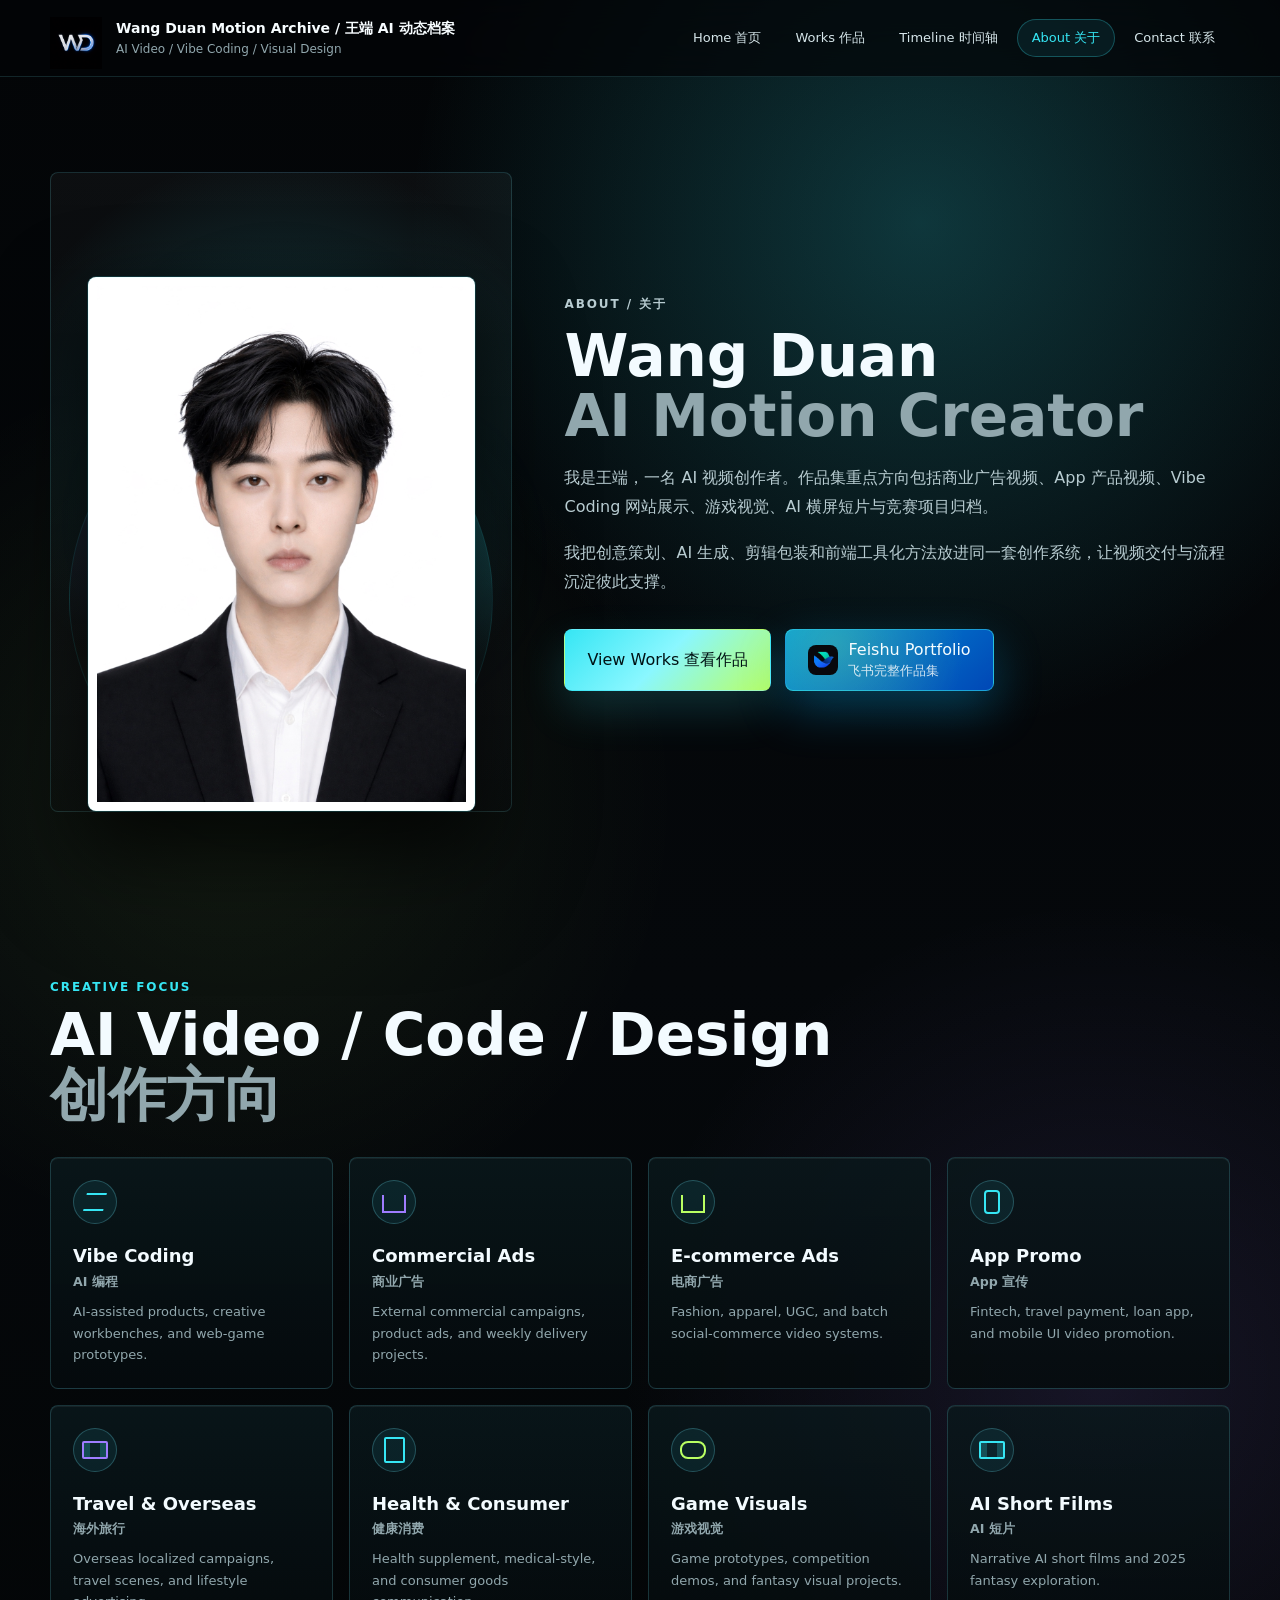
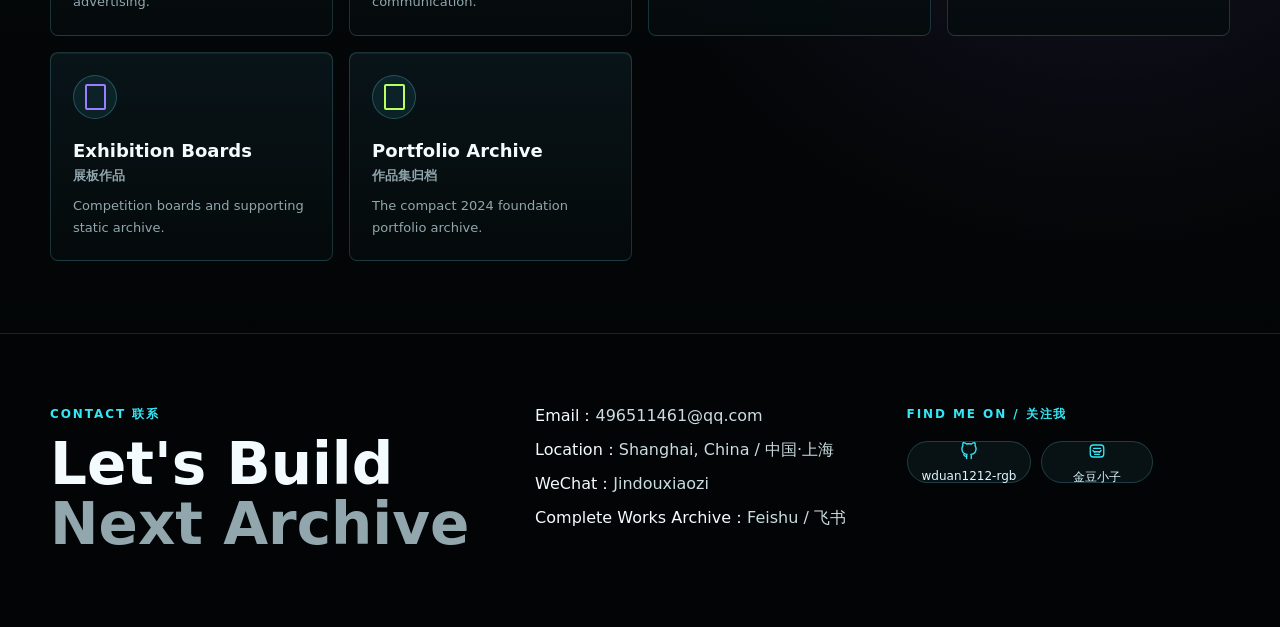
==== commit a0ca11a1: "Deploy clean portfolio site" ====
--- a/about.html
+++ b/about.html
@@ -104,7 +104,7 @@
       </div>
     </div>
 
-    <script src="assets/js/data.js"></script>
-    <script src="assets/js/main.js"></script>
+    <script src="assets/js/data.js?v=20260501-portfolio-link"></script>
+    <script src="assets/js/main.js?v=20260501-portfolio-link"></script>
   </body>
 </html>
--- a/assets/css/styles.css
+++ b/assets/css/styles.css
@@ -3574,3 +3574,491 @@
     margin-top: 16px;
   }
 }
+
+/* Dragon Covenant index card */
+.dragon-series-section {
+  position: relative;
+  isolation: isolate;
+  background:
+    linear-gradient(180deg, rgba(3, 8, 10, 0), rgba(18, 12, 6, 0.62) 46%, rgba(4, 11, 13, 0)),
+    linear-gradient(90deg, rgba(54, 230, 244, 0.06), rgba(255, 172, 78, 0.08), rgba(54, 230, 244, 0.04));
+}
+
+.dragon-series-home {
+  position: relative;
+  overflow: hidden;
+  padding: clamp(24px, 4vw, 42px);
+  border: 1px solid rgba(255, 193, 103, 0.22);
+  border-radius: 8px;
+  background:
+    linear-gradient(135deg, rgba(4, 11, 13, 0.92), rgba(19, 15, 10, 0.86)),
+    repeating-linear-gradient(90deg, rgba(255, 199, 116, 0.06) 0 1px, transparent 1px 72px);
+  box-shadow: inset 0 0 0 1px rgba(54, 230, 244, 0.07), 0 22px 70px rgba(0, 0, 0, 0.32);
+}
+
+.dragon-series-home::before,
+.dragon-page::before {
+  content: "";
+  position: absolute;
+  inset: 0;
+  pointer-events: none;
+  background:
+    linear-gradient(120deg, transparent 0 42%, rgba(255, 190, 94, 0.16) 48%, transparent 54%),
+    linear-gradient(180deg, rgba(54, 230, 244, 0.08), transparent 42%);
+  opacity: 0.45;
+}
+
+.dragon-heading .section-kicker {
+  color: #ffd98a;
+}
+
+.dragon-series-intro {
+  display: grid;
+  grid-template-columns: minmax(0, 1.1fr) minmax(260px, 0.9fr);
+  gap: 22px;
+  margin: 0 0 22px;
+  color: #d8e5e2;
+  line-height: 1.72;
+}
+
+.dragon-series-intro p,
+.dragon-series-intro span {
+  margin: 0;
+}
+
+.dragon-series-intro span {
+  color: rgba(221, 232, 229, 0.68);
+}
+
+.dragon-chapter-grid,
+.dragon-feature-grid,
+.dragon-timeline {
+  display: grid;
+  gap: 18px;
+}
+
+.dragon-chapter-grid.home-grid {
+  grid-template-columns: repeat(4, minmax(0, 1fr));
+}
+
+.dragon-feature-grid {
+  grid-template-columns: minmax(0, 1.1fr) minmax(320px, 0.9fr);
+}
+
+.dragon-timeline {
+  grid-template-columns: repeat(4, minmax(0, 1fr));
+}
+
+.dragon-chapter-card {
+  position: relative;
+  min-width: 0;
+  overflow: hidden;
+  border: 1px solid rgba(255, 196, 112, 0.22);
+  border-radius: 8px;
+  background: linear-gradient(180deg, rgba(6, 14, 16, 0.96), rgba(9, 10, 8, 0.94));
+  box-shadow: inset 0 0 0 1px rgba(54, 230, 244, 0.06);
+  transition: transform 0.28s var(--ease), border-color 0.28s var(--ease), box-shadow 0.28s var(--ease);
+}
+
+.dragon-chapter-card::before {
+  content: attr(data-chapter);
+  position: absolute;
+  right: 14px;
+  top: 12px;
+  z-index: 2;
+  color: rgba(255, 218, 146, 0.86);
+  font-size: 12px;
+  font-weight: 900;
+  letter-spacing: 0.18em;
+}
+
+.dragon-chapter-card:hover {
+  transform: translateY(-4px);
+  border-color: rgba(255, 210, 134, 0.48);
+  box-shadow: inset 0 0 0 1px rgba(54, 230, 244, 0.12), 0 0 34px rgba(255, 150, 54, 0.12);
+}
+
+.dragon-chapter-visual {
+  position: relative;
+  aspect-ratio: 16 / 9;
+  overflow: hidden;
+  background: #05090b;
+}
+
+.dragon-chapter-media,
+.dragon-game-media {
+  width: 100%;
+  height: 100%;
+  object-fit: cover;
+  display: block;
+  filter: saturate(1.04) contrast(1.02);
+}
+
+.dragon-chapter-visual::after {
+  content: "";
+  position: absolute;
+  inset: 0;
+  background: linear-gradient(180deg, rgba(2, 4, 5, 0.02), rgba(2, 4, 5, 0.28));
+  pointer-events: none;
+}
+
+.dragon-chapter-number {
+  position: absolute;
+  left: 12px;
+  bottom: 10px;
+  z-index: 2;
+  color: #fff1c7;
+  font-size: 12px;
+  font-weight: 900;
+  letter-spacing: 0.18em;
+}
+
+.dragon-chapter-copy {
+  display: grid;
+  gap: 12px;
+  padding: 18px;
+}
+
+.dragon-chapter-meta {
+  display: flex;
+  flex-wrap: wrap;
+  gap: 8px;
+  color: rgba(212, 225, 223, 0.72);
+  font-size: 11px;
+  font-weight: 800;
+  text-transform: uppercase;
+}
+
+.dragon-chapter-meta span:first-child {
+  color: var(--cyan);
+}
+
+.dragon-chapter-card h3 {
+  margin: 0;
+  color: #f9fbf3;
+  font-size: clamp(18px, 1.45vw, 24px);
+  line-height: 1.18;
+}
+
+.dragon-chapter-card h3 span {
+  color: #ffd98a;
+}
+
+.dragon-chapter-card p {
+  min-height: 3.2em;
+  margin: 0;
+  color: rgba(216, 230, 229, 0.76);
+  font-size: 13px;
+  line-height: 1.62;
+}
+
+.dragon-action {
+  appearance: none;
+  display: inline-flex;
+  align-items: center;
+  justify-content: center;
+  min-height: 42px;
+  width: fit-content;
+  padding: 0 14px;
+  border: 1px solid rgba(255, 204, 128, 0.34);
+  border-radius: 6px;
+  color: #fff0c2;
+  background: rgba(255, 177, 69, 0.08);
+  font: inherit;
+  font-size: 13px;
+  font-weight: 820;
+  line-height: 1.16;
+  cursor: pointer;
+}
+
+.dragon-action span,
+.dragon-primary span,
+.dragon-game-button span {
+  color: rgba(255, 242, 205, 0.7);
+  font-size: 12px;
+}
+
+.dragon-primary {
+  border-color: rgba(255, 211, 128, 0.5) !important;
+  color: #061014 !important;
+  background: linear-gradient(135deg, #37e6f2, #ffd56f 62%, #ff9a47) !important;
+}
+
+.dragon-game-button {
+  border-color: rgba(255, 196, 112, 0.32) !important;
+  color: #ffe9b0 !important;
+  background: linear-gradient(135deg, rgba(20, 35, 37, 0.84), rgba(80, 39, 15, 0.72)) !important;
+}
+
+.dragon-series-cta {
+  margin-top: 22px;
+}
+
+.dragon-origin-index {
+  display: grid;
+  grid-template-columns: minmax(260px, 0.86fr) minmax(0, 1fr);
+  gap: 22px;
+  align-items: center;
+  padding: 20px;
+  border: 1px solid rgba(255, 196, 112, 0.24);
+  border-radius: 8px;
+  color: inherit;
+  text-decoration: none;
+  background:
+    linear-gradient(135deg, rgba(6, 14, 16, 0.94), rgba(25, 15, 7, 0.84)),
+    linear-gradient(90deg, rgba(54, 230, 244, 0.06), rgba(255, 184, 83, 0.08));
+  transition: transform 0.28s var(--ease), border-color 0.28s var(--ease), box-shadow 0.28s var(--ease);
+}
+
+.dragon-origin-index:hover {
+  transform: translateY(-4px);
+  border-color: rgba(255, 210, 134, 0.48);
+  box-shadow: 0 18px 46px rgba(255, 150, 54, 0.12);
+}
+
+.dragon-origin-media {
+  overflow: hidden;
+  aspect-ratio: 16 / 9;
+  border: 1px solid rgba(116, 238, 255, 0.16);
+  border-radius: 8px;
+  background: #030809;
+}
+
+.dragon-origin-media video {
+  width: 100%;
+  height: 100%;
+  object-fit: cover;
+  display: block;
+}
+
+.dragon-origin-copy {
+  display: grid;
+  gap: 12px;
+}
+
+.dragon-origin-copy h3 {
+  margin: 0;
+  color: #ffd98a;
+  font-size: clamp(28px, 4vw, 52px);
+  line-height: 1;
+}
+
+.dragon-origin-copy p {
+  margin: 0;
+  color: rgba(224, 236, 235, 0.82);
+  line-height: 1.72;
+}
+
+.dragon-page {
+  position: relative;
+  overflow: hidden;
+  background:
+    linear-gradient(180deg, rgba(4, 9, 11, 0.94), rgba(12, 8, 5, 0.94) 48%, rgba(3, 8, 10, 0.96)),
+    repeating-linear-gradient(90deg, rgba(255, 199, 116, 0.04) 0 1px, transparent 1px 86px);
+}
+
+.dragon-hero {
+  position: relative;
+  min-height: 86svh;
+  display: grid;
+  align-items: center;
+  overflow: hidden;
+}
+
+.dragon-hero-video {
+  position: absolute;
+  inset: 0;
+  width: 100%;
+  height: 100%;
+  object-fit: cover;
+  opacity: 0.46;
+  filter: saturate(1.08) contrast(1.05);
+}
+
+.dragon-hero-shade {
+  position: absolute;
+  inset: 0;
+  background:
+    linear-gradient(90deg, rgba(2, 4, 5, 0.88), rgba(4, 7, 7, 0.5), rgba(2, 4, 5, 0.9)),
+    linear-gradient(180deg, rgba(0, 0, 0, 0.32), rgba(5, 9, 9, 0.78));
+}
+
+.dragon-hero-content {
+  position: relative;
+  z-index: 1;
+  padding-top: 80px;
+}
+
+.dragon-hero h1 {
+  max-width: 980px;
+  margin: 12px 0 18px;
+  color: #f6fbfb;
+  font-size: clamp(54px, 9vw, 132px);
+  line-height: 0.9;
+  letter-spacing: 0;
+}
+
+.dragon-hero h1 span {
+  color: #ffd98a;
+}
+
+.dragon-overview-grid,
+.dragon-method {
+  display: grid;
+  grid-template-columns: minmax(0, 1.15fr) minmax(280px, 0.85fr);
+  gap: 28px;
+  align-items: center;
+}
+
+.dragon-overview-copy p,
+.dragon-method p {
+  color: rgba(223, 235, 234, 0.82);
+  line-height: 1.78;
+}
+
+.dragon-stat-panel {
+  display: grid;
+  gap: 10px;
+  padding: 28px;
+  border: 1px solid rgba(255, 202, 122, 0.24);
+  border-radius: 8px;
+  background: rgba(7, 12, 12, 0.76);
+}
+
+.dragon-stat-panel span {
+  color: var(--cyan);
+  font-weight: 900;
+  letter-spacing: 0.12em;
+}
+
+.dragon-stat-panel strong {
+  color: #ffd98a;
+  font-size: clamp(42px, 6vw, 72px);
+  line-height: 0.95;
+}
+
+.dragon-stat-panel em {
+  color: rgba(218, 230, 228, 0.7);
+  font-style: normal;
+}
+
+.dragon-game-panel {
+  display: grid;
+  grid-template-columns: minmax(0, 1fr) minmax(300px, 0.72fr);
+  gap: 26px;
+  align-items: center;
+  overflow: hidden;
+  padding: 22px;
+  border: 1px solid rgba(255, 202, 122, 0.28);
+  border-radius: 8px;
+  background: linear-gradient(135deg, rgba(8, 17, 18, 0.96), rgba(43, 23, 8, 0.86));
+}
+
+.dragon-game-panel .dragon-game-media {
+  aspect-ratio: 16 / 9;
+  border-radius: 8px;
+  border: 1px solid rgba(116, 238, 255, 0.16);
+}
+
+.dragon-game-panel h2,
+.dragon-final-cta h2 {
+  margin: 6px 0 12px;
+  color: #ffd98a;
+  font-size: clamp(32px, 5vw, 76px);
+  line-height: 0.95;
+}
+
+.dragon-game-panel p,
+.dragon-final-cta p {
+  color: rgba(224, 236, 235, 0.82);
+  line-height: 1.72;
+}
+
+.dragon-method-tags {
+  display: flex;
+  flex-wrap: wrap;
+  gap: 10px;
+}
+
+.dragon-method-tags span {
+  padding: 10px 12px;
+  border: 1px solid rgba(255, 202, 122, 0.22);
+  border-radius: 999px;
+  color: #ffe6a5;
+  background: rgba(255, 182, 74, 0.08);
+  font-size: 12px;
+  font-weight: 800;
+}
+
+.dragon-final-cta {
+  padding: clamp(28px, 5vw, 58px);
+  border: 1px solid rgba(255, 202, 122, 0.3);
+  border-radius: 8px;
+  background:
+    linear-gradient(135deg, rgba(5, 13, 15, 0.96), rgba(47, 25, 8, 0.84)),
+    linear-gradient(90deg, rgba(54, 230, 244, 0.08), rgba(255, 184, 83, 0.12));
+}
+
+@media (max-width: 1180px) {
+  .nav-links a {
+    padding: 0 10px;
+    font-size: 12px;
+  }
+
+  .dragon-chapter-grid.home-grid,
+  .dragon-timeline {
+    grid-template-columns: repeat(2, minmax(0, 1fr));
+  }
+}
+
+@media (max-width: 860px) {
+  .dragon-series-intro,
+  .dragon-origin-index,
+  .dragon-overview-grid,
+  .dragon-method,
+  .dragon-game-panel,
+  .dragon-feature-grid {
+    grid-template-columns: 1fr;
+  }
+
+  .dragon-hero {
+    min-height: 76svh;
+  }
+}
+
+@media (max-width: 640px) {
+  .dragon-series-home {
+    padding: 20px;
+  }
+
+  .dragon-chapter-grid.home-grid,
+  .dragon-timeline {
+    grid-template-columns: 1fr;
+  }
+
+  .dragon-chapter-card p {
+    min-height: 0;
+  }
+
+  .dragon-hero h1 {
+    font-size: clamp(42px, 15vw, 72px);
+  }
+}
+
+@media (prefers-reduced-motion: reduce) {
+  .dragon-chapter-card,
+  .dragon-action {
+    transition: none;
+  }
+
+  .dragon-chapter-card:hover {
+    transform: none;
+  }
+
+  .dragon-chapter-media,
+  .dragon-game-media,
+  .dragon-hero-video,
+  .dragon-origin-media video {
+    animation: none;
+  }
+}
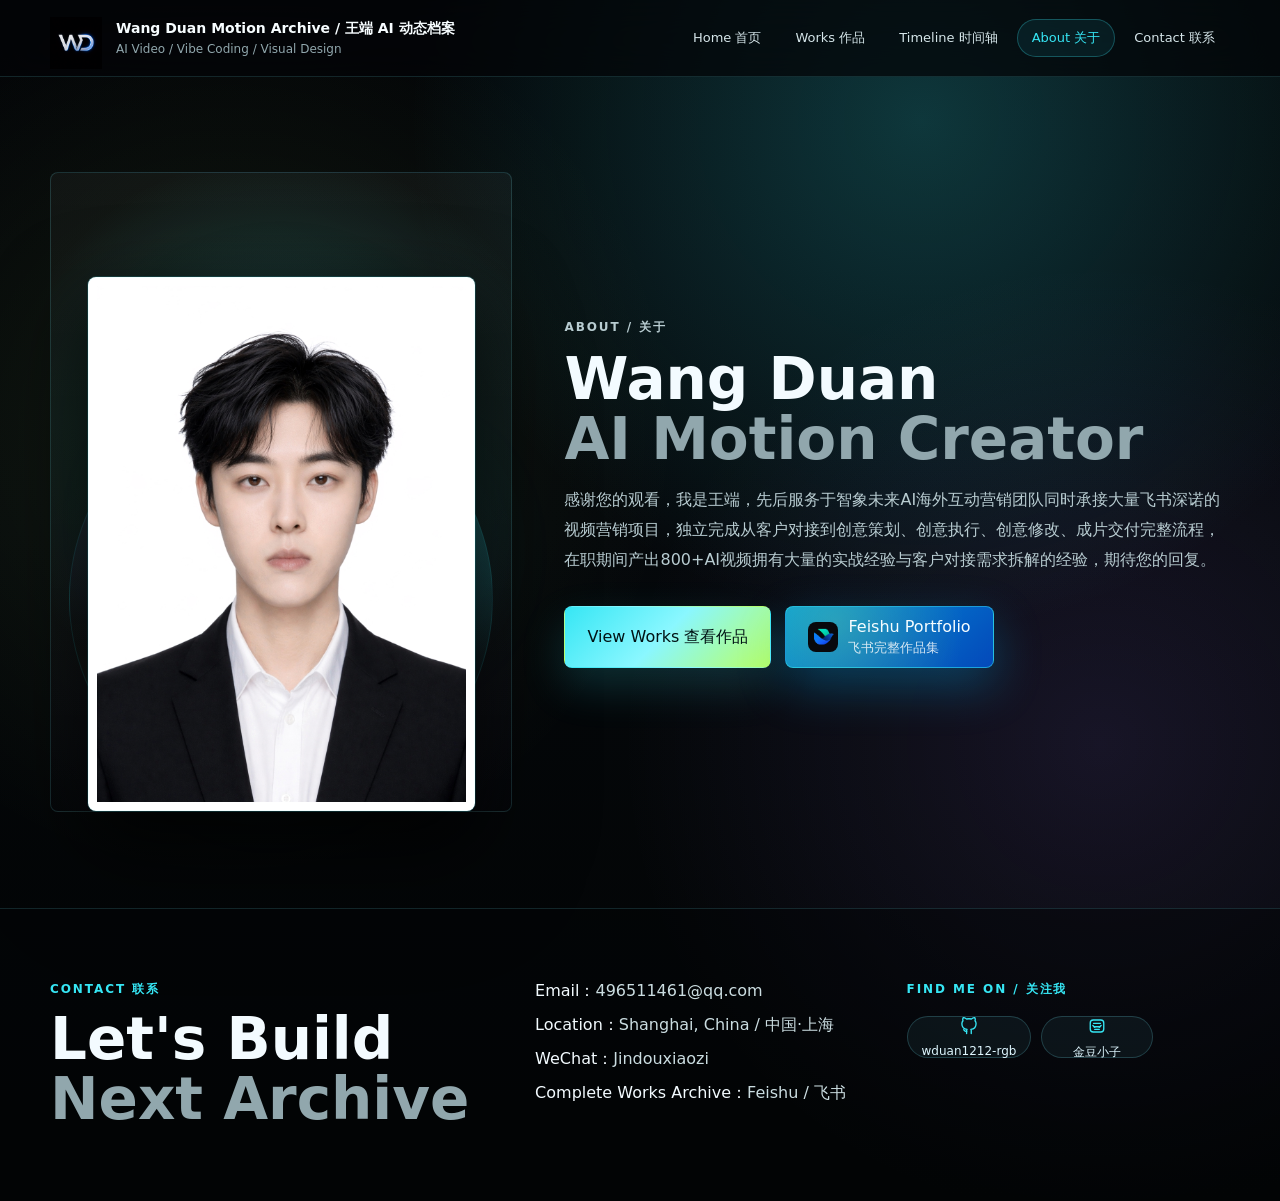
==== commit 76de8a1d: "Update portfolio homepage hero video and cleanup assets" ====
--- a/about.html
+++ b/about.html
@@ -42,10 +42,7 @@
               <p class="section-kicker">About / 关于</p>
               <h1 class="section-title">Wang Duan<br><span>AI Motion Creator</span></h1>
               <p>
-                我是王端，一名 AI 视频创作者。作品集重点方向包括商业广告视频、App 产品视频、Vibe Coding 网站展示、游戏视觉、AI 横屏短片与竞赛项目归档。
-              </p>
-              <p>
-                我把创意策划、AI 生成、剪辑包装和前端工具化方法放进同一套创作系统，让视频交付与流程沉淀彼此支撑。
+                感谢您的观看，我是王端，先后服务于智象未来AI海外互动营销团队同时承接大量飞书深诺的视频营销项目，独立完成从客户对接到创意策划、创意执行、创意修改、成片交付完整流程，在职期间产出800+AI视频拥有大量的实战经验与客户对接需求拆解的经验，期待您的回复。
               </p>
               <div class="cta-row">
                 <a class="button primary" href="works.html">View Works 查看作品</a>
@@ -55,18 +52,6 @@
                 </a>
               </div>
             </div>
-          </div>
-        </section>
-
-        <section class="section compact">
-          <div class="container">
-            <div class="section-heading reveal">
-              <div>
-                <p class="section-kicker">Creative Focus</p>
-                <h2 class="section-title">AI Video / Code / Design<br><span>创作方向</span></h2>
-              </div>
-            </div>
-            <div class="category-grid" data-categories></div>
           </div>
         </section>
 
--- a/assets/css/styles.css
+++ b/assets/css/styles.css
@@ -2069,7 +2069,7 @@
   z-index: -5;
   background:
     linear-gradient(90deg, rgba(2, 4, 6, 0.88), rgba(2, 4, 6, 0.44), rgba(2, 4, 6, 0.88)),
-    url("../hero/hero-poster.png") center / cover no-repeat;
+    url("../covers/horizontal/dragon-covenant-finale.png") center / cover no-repeat;
   filter: saturate(1.08) contrast(1.05);
 }
 
@@ -2745,7 +2745,7 @@
   background:
     linear-gradient(120deg, rgba(54, 230, 244, 0.13), transparent 38%),
     linear-gradient(180deg, rgba(3, 8, 12, 0.18), rgba(3, 8, 12, 0.88)),
-    url("../hero/hero-poster.png") center / cover no-repeat,
+    url("../covers/horizontal/quick-preview-cover.png") center / cover no-repeat,
     #020609;
   overflow: hidden;
 }
@@ -4062,3 +4062,105 @@
     animation: none;
   }
 }
+
+/* Homepage video-only upgrade */
+.hero-video-only {
+  min-height: 100svh;
+  padding: 0;
+  display: block;
+  background: #020406;
+}
+
+.hero-video-only .hero-bg-video {
+  z-index: 0;
+  display: block;
+  object-fit: cover;
+  background: #020406;
+}
+
+.hero-video-only .hero-poster-fallback {
+  z-index: -1;
+  background:
+    linear-gradient(90deg, rgba(2, 4, 6, 0.44), rgba(2, 4, 6, 0.12), rgba(2, 4, 6, 0.5)),
+    url("../covers/horizontal/dragon-covenant-finale.png") center / cover no-repeat;
+}
+
+.hero-video-only .hero-video-overlay {
+  z-index: 1;
+  pointer-events: none;
+  background:
+    linear-gradient(180deg, rgba(0, 0, 0, 0.1), rgba(0, 0, 0, 0.12) 58%, rgba(0, 0, 0, 0.54)),
+    radial-gradient(circle at 50% 82%, rgba(31, 196, 255, 0.18), transparent 24rem);
+}
+
+.hero-video-only::after {
+  display: none;
+}
+
+.hero-feishu-button {
+  position: absolute;
+  left: 50%;
+  bottom: clamp(56px, 8vh, 96px);
+  z-index: 5;
+  min-height: 62px;
+  display: inline-flex;
+  align-items: center;
+  gap: 13px;
+  padding: 12px 18px;
+  border: 1px solid rgba(255, 255, 255, 0.38);
+  border-radius: 8px;
+  color: #f7fdff;
+  text-decoration: none;
+  background:
+    radial-gradient(circle at 20% 22%, rgba(118, 255, 212, 0.22), transparent 7rem),
+    linear-gradient(135deg, rgba(4, 30, 38, 0.72), rgba(7, 92, 142, 0.7));
+  box-shadow: 0 18px 50px rgba(0, 0, 0, 0.34);
+  backdrop-filter: blur(16px);
+  transform: translateX(-50%);
+  transition: transform 0.24s var(--ease), border-color 0.24s var(--ease), box-shadow 0.24s var(--ease);
+}
+
+.hero-feishu-button:hover {
+  border-color: rgba(116, 238, 255, 0.72);
+  box-shadow: 0 22px 62px rgba(0, 178, 255, 0.24);
+  transform: translateX(-50%) translateY(-2px);
+}
+
+.hero-feishu-button img {
+  width: 30px;
+  height: 30px;
+  flex: 0 0 auto;
+  border-radius: 8px;
+  object-fit: contain;
+}
+
+.hero-feishu-button span {
+  display: block;
+  min-width: 178px;
+  line-height: 1.22;
+  font-size: 14px;
+  font-weight: 850;
+  letter-spacing: 0.01em;
+}
+
+.hero-feishu-button em {
+  display: block;
+  margin-top: 3px;
+  color: rgba(255, 255, 255, 0.8);
+  font-size: 12px;
+  font-style: normal;
+  font-weight: 650;
+}
+
+@media (max-width: 760px) {
+  .hero-video-only {
+    min-height: 100svh;
+    padding: 0;
+  }
+
+  .hero-feishu-button {
+    bottom: max(34px, env(safe-area-inset-bottom));
+    width: min(calc(100% - 36px), 340px);
+    justify-content: center;
+  }
+}
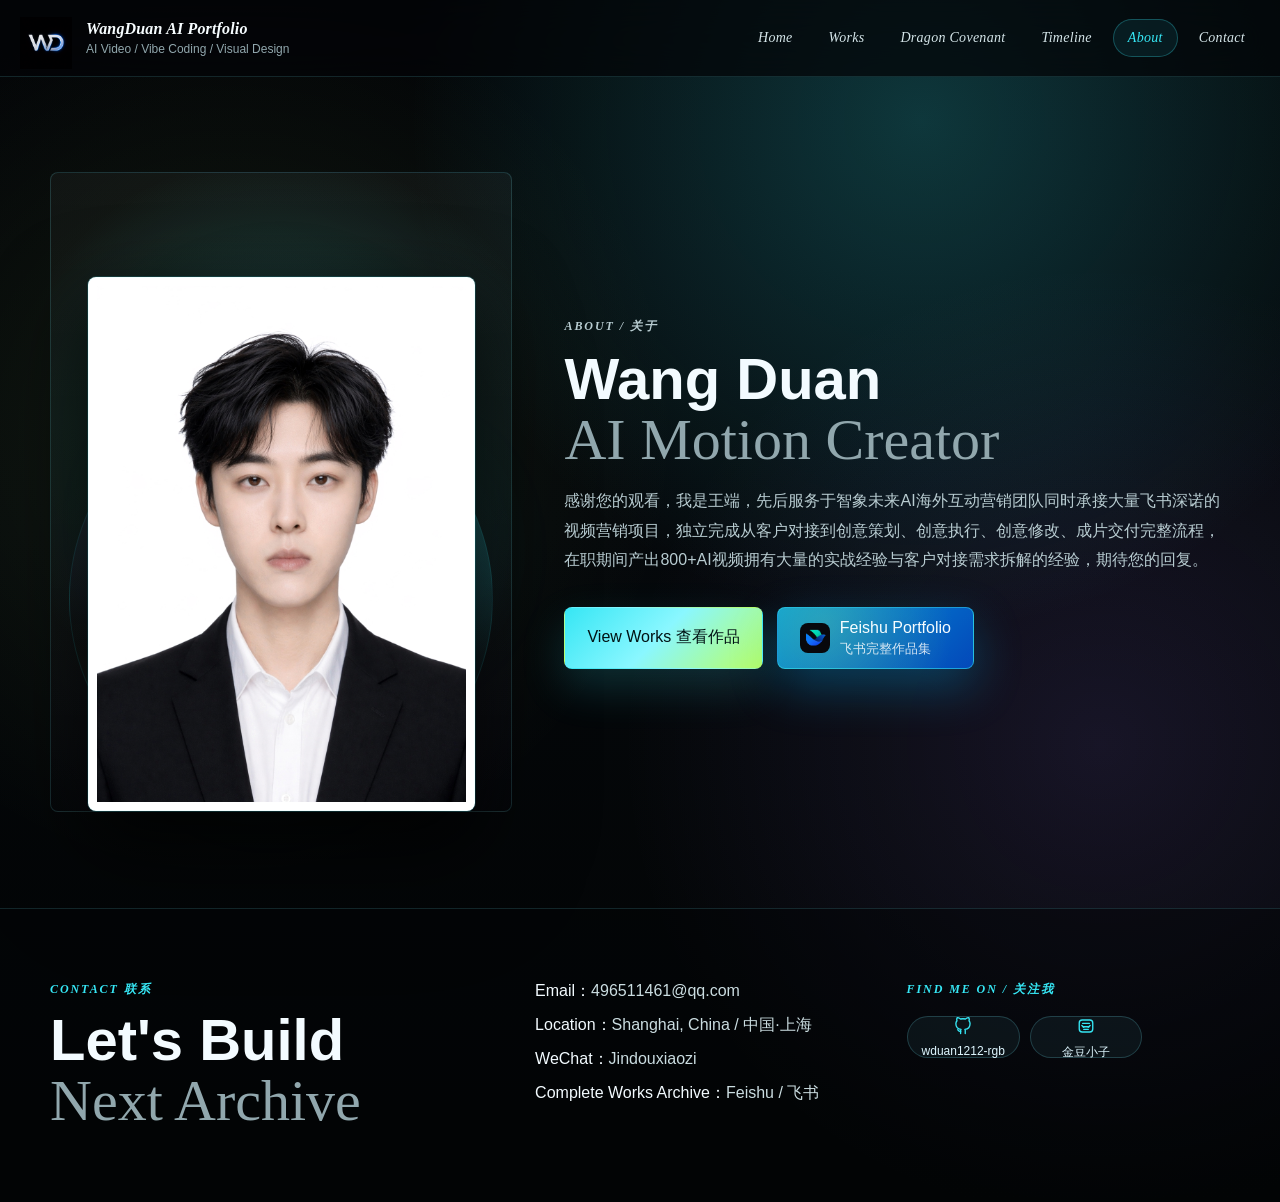
==== commit c05c03a9: "Implement V9 four-track portfolio timeline" ====
--- a/about.html
+++ b/about.html
@@ -3,18 +3,18 @@
   <head>
     <meta charset="utf-8">
     <meta name="viewport" content="width=device-width, initial-scale=1">
-    <title>About / 关于王端 | Wang Duan Motion Archive</title>
+    <title>About | WangDuan AI Portfolio</title>
     <meta name="description" content="王端 AI 视频、Vibe Coding 与视觉设计方向介绍。">
-    <link rel="stylesheet" href="assets/css/styles.css">
+    <link rel="stylesheet" href="assets/css/styles.css?v=20260504-v9">
   </head>
   <body>
     <div class="shell">
       <header class="site-header">
         <nav class="nav" aria-label="Primary navigation">
-          <a class="brand" href="index.html" aria-label="Wang Duan Motion Archive home">
+          <a class="brand" href="index.html" aria-label="WangDuan AI Portfolio home">
             <span class="brand-mark">WD</span>
             <span class="brand-copy">
-              <span class="brand-title">Wang Duan Motion Archive / 王端 AI 动态档案</span>
+              <span class="brand-title">WangDuan AI Portfolio</span>
               <span class="brand-subtitle">AI Video / Vibe Coding / Visual Design</span>
             </span>
           </a>
@@ -22,11 +22,12 @@
             <span></span><span></span><span></span>
           </button>
           <div class="nav-links" data-nav-links>
-            <a href="index.html">Home 首页</a>
-            <a href="works.html">Works 作品</a>
-            <a href="index.html#timeline">Timeline 时间轴</a>
-            <a href="about.html">About 关于</a>
-            <a href="index.html#contact">Contact 联系</a>
+            <a href="index.html">Home</a>
+            <a href="works.html">Works</a>
+            <a href="https://wduan1212-rgb.github.io/Dragon/" target="_blank" rel="noopener">Dragon Covenant</a>
+            <a href="index.html#timeline">Timeline</a>
+            <a href="about.html">About</a>
+            <a href="index.html#contact">Contact</a>
           </div>
         </nav>
       </header>
@@ -89,7 +90,7 @@
       </div>
     </div>
 
-    <script src="assets/js/data.js?v=20260501-portfolio-link"></script>
-    <script src="assets/js/main.js?v=20260501-portfolio-link"></script>
+    <script src="assets/js/data.js?v=20260504-v9"></script>
+    <script src="assets/js/main.js?v=20260504-v9"></script>
   </body>
 </html>
--- a/assets/css/styles.css
+++ b/assets/css/styles.css
@@ -17,6 +17,9 @@
   --radius: 8px;
   --max: 1180px;
   --ease: cubic-bezier(0.22, 1, 0.36, 1);
+  --font-en-serif: Georgia, "Times New Roman", serif;
+  --font-cn-calligraphy: "禹卫书法云墨简体", "STKaiti", "KaiTi", serif;
+  --font-cn-body: "PingFang SC", "Microsoft YaHei", "Noto Sans SC", "Hiragino Sans GB", sans-serif;
 }
 
 * {
@@ -32,7 +35,7 @@
   margin: 0;
   min-height: 100vh;
   color: var(--text);
-  font-family: Inter, ui-sans-serif, system-ui, -apple-system, BlinkMacSystemFont, "Segoe UI", "PingFang SC", "Microsoft YaHei", sans-serif;
+  font-family: var(--font-cn-body);
   background:
     radial-gradient(circle at 72% 10%, rgba(54, 230, 244, 0.22), transparent 32rem),
     radial-gradient(circle at 18% 36%, rgba(185, 255, 98, 0.08), transparent 28rem),
@@ -2069,7 +2072,7 @@
   z-index: -5;
   background:
     linear-gradient(90deg, rgba(2, 4, 6, 0.88), rgba(2, 4, 6, 0.44), rgba(2, 4, 6, 0.88)),
-    url("../covers/horizontal/dragon-covenant-finale.png") center / cover no-repeat;
+    url("../hero/portfolio-hero-poster.png") center / cover no-repeat;
   filter: saturate(1.08) contrast(1.05);
 }
 
@@ -4082,7 +4085,7 @@
   z-index: -1;
   background:
     linear-gradient(90deg, rgba(2, 4, 6, 0.44), rgba(2, 4, 6, 0.12), rgba(2, 4, 6, 0.5)),
-    url("../covers/horizontal/dragon-covenant-finale.png") center / cover no-repeat;
+    url("../hero/portfolio-hero-poster.png") center / cover no-repeat;
 }
 
 .hero-video-only .hero-video-overlay {
@@ -4094,7 +4097,24 @@
 }
 
 .hero-video-only::after {
-  display: none;
+  content: "";
+  position: absolute;
+  inset: auto 0 -1px;
+  z-index: 2;
+  height: clamp(170px, 26vh, 320px);
+  display: block;
+  pointer-events: none;
+  background:
+    linear-gradient(180deg, rgba(2, 4, 6, 0), rgba(2, 4, 6, 0.34) 34%, rgba(2, 8, 12, 0.88) 74%, rgba(2, 8, 12, 1));
+  background-size: auto;
+  mask-image: none;
+}
+
+.hero-video-only + .intro-video-section {
+  border-top: 0;
+  background:
+    linear-gradient(180deg, rgba(2, 8, 12, 1), rgba(2, 8, 12, 0.58) 18%, rgba(2, 8, 12, 0.52)),
+    radial-gradient(circle at 18% 36%, rgba(54, 230, 244, 0.12), transparent 24rem);
 }
 
 .hero-feishu-button {
@@ -4164,3 +4184,356 @@
     justify-content: center;
   }
 }
+
+/* V9 four-track timeline and typography system */
+.brand-title,
+.nav-links a,
+.section-kicker,
+.year,
+.timeline-2026-head span,
+.project-title,
+.works-count,
+.count {
+  font-family: var(--font-en-serif);
+  font-style: italic;
+}
+
+.brand-title {
+  font-size: 16px;
+  font-weight: 700;
+  letter-spacing: 0.01em;
+}
+
+.brand-subtitle {
+  font-family: var(--font-cn-body);
+}
+
+.nav {
+  width: min(1320px, calc(100vw - 40px));
+}
+
+.nav-links {
+  gap: 6px;
+}
+
+.nav-links a {
+  font-size: 14px;
+  letter-spacing: 0.02em;
+}
+
+.section-title span,
+.case-title span,
+.year-note strong,
+.timeline-column-header h4 {
+  font-family: var(--font-cn-calligraphy);
+  font-weight: 400;
+}
+
+.card-overline {
+  justify-content: flex-start;
+}
+
+.card-overline span {
+  color: var(--cyan);
+}
+
+.timeline-2026-matrix {
+  min-width: 0;
+  overflow: hidden;
+  border: 1px solid rgba(116, 238, 255, 0.2);
+  border-radius: 8px;
+  background:
+    radial-gradient(circle at 12% 10%, rgba(54, 230, 244, 0.16), transparent 24rem),
+    linear-gradient(180deg, rgba(7, 18, 24, 0.82), rgba(2, 8, 12, 0.62));
+  box-shadow: 0 28px 80px rgba(0, 0, 0, 0.28);
+}
+
+.timeline-2026-head {
+  display: grid;
+  grid-template-columns: minmax(0, 1fr) auto;
+  gap: 8px 18px;
+  align-items: end;
+  padding: 18px 20px;
+  border-bottom: 1px solid rgba(116, 238, 255, 0.14);
+}
+
+.timeline-2026-head span {
+  color: #f6fdff;
+  font-size: clamp(21px, 2.6vw, 34px);
+  line-height: 1.05;
+}
+
+.timeline-2026-head em {
+  grid-column: 1;
+  color: var(--muted);
+  font-style: normal;
+  font-size: 13px;
+  line-height: 1.5;
+}
+
+.timeline-2026-head strong {
+  grid-row: 1 / span 2;
+  grid-column: 2;
+  color: var(--cyan);
+  font-size: 12px;
+  font-weight: 850;
+  letter-spacing: 0.08em;
+  text-transform: uppercase;
+}
+
+.timeline-2026-grid {
+  display: grid;
+  grid-template-columns: repeat(4, minmax(0, 1fr));
+  gap: 18px;
+  align-items: stretch;
+  padding: 20px;
+}
+
+.timeline-2026-column {
+  min-width: 0;
+  display: flex;
+  flex-direction: column;
+  overflow: hidden;
+  border: 1px solid rgba(116, 238, 255, 0.16);
+  border-radius: 8px;
+  background: rgba(3, 9, 12, 0.68);
+}
+
+.timeline-column-header {
+  min-height: 120px;
+  padding: 18px 16px 14px;
+  border-bottom: 1px solid rgba(116, 238, 255, 0.12);
+  background:
+    radial-gradient(circle at 80% 0%, rgba(54, 230, 244, 0.14), transparent 10rem),
+    rgba(255, 255, 255, 0.02);
+}
+
+.timeline-column-header h4 {
+  margin: 0;
+  color: #f8fdff;
+  font-size: clamp(19px, 1.65vw, 26px);
+  line-height: 1.2;
+}
+
+.timeline-column-header p {
+  margin: 10px 0 0;
+  color: var(--muted);
+  font-size: 12px;
+  line-height: 1.58;
+}
+
+.auto-column {
+  position: relative;
+  height: clamp(650px, 70vh, 780px);
+  overflow: hidden;
+  padding: 14px;
+}
+
+.auto-column::before,
+.auto-column::after {
+  content: "";
+  position: absolute;
+  left: 0;
+  right: 0;
+  z-index: 3;
+  height: 68px;
+  pointer-events: none;
+}
+
+.auto-column::before {
+  top: 0;
+  background: linear-gradient(180deg, rgba(3, 9, 12, 0.96), rgba(3, 9, 12, 0));
+}
+
+.auto-column::after {
+  bottom: 0;
+  background: linear-gradient(0deg, rgba(3, 9, 12, 0.96), rgba(3, 9, 12, 0));
+}
+
+.auto-column-track {
+  display: flex;
+  flex-direction: column;
+  gap: 16px;
+  will-change: transform;
+  animation: verticalLoop var(--loop-duration, 40s) linear infinite;
+}
+
+.timeline-2026-column:hover .auto-column-track,
+.timeline-2026-column:focus-within .auto-column-track {
+  animation-play-state: paused;
+}
+
+.column-ai-short {
+  --loop-duration: 38s;
+}
+
+.column-app {
+  --loop-duration: 42s;
+}
+
+.column-ecommerce {
+  --loop-duration: 36s;
+}
+
+.column-vibe {
+  --loop-duration: 44s;
+}
+
+@keyframes verticalLoop {
+  from {
+    transform: translateY(0);
+  }
+
+  to {
+    transform: translateY(-50%);
+  }
+}
+
+.timeline-project-card {
+  height: 360px;
+  flex: 0 0 360px;
+  display: flex;
+  flex-direction: column;
+  overflow: hidden;
+  border: 1px solid rgba(73, 220, 235, 0.2);
+  border-radius: 8px;
+  color: inherit;
+  background:
+    linear-gradient(180deg, rgba(255, 255, 255, 0.045), rgba(255, 255, 255, 0.015)),
+    rgba(5, 18, 22, 0.72);
+  transition: transform 0.28s var(--ease), border-color 0.28s var(--ease), background 0.28s var(--ease);
+}
+
+.timeline-project-card:hover,
+.timeline-project-card:focus-visible {
+  border-color: rgba(54, 230, 244, 0.56);
+  background:
+    linear-gradient(180deg, rgba(54, 230, 244, 0.08), rgba(255, 255, 255, 0.015)),
+    rgba(6, 21, 25, 0.86);
+  transform: translateY(-4px);
+}
+
+.project-cover-wrap {
+  height: 190px;
+  width: 100%;
+  flex: 0 0 190px;
+  display: grid;
+  place-items: center;
+  overflow: hidden;
+  border-radius: 8px 8px 0 0;
+  background:
+    radial-gradient(circle at 50% 38%, rgba(54, 230, 244, 0.16), transparent 14rem),
+    rgba(255, 255, 255, 0.04);
+}
+
+.project-cover {
+  width: 100%;
+  height: 100%;
+  object-fit: cover;
+}
+
+.project-cover-wrap.is-vertical .project-cover {
+  width: auto;
+  height: 100%;
+  aspect-ratio: 9 / 16;
+  border-radius: 8px;
+  object-fit: cover;
+  box-shadow: 0 18px 44px rgba(0, 0, 0, 0.28);
+}
+
+.project-info {
+  height: 170px;
+  flex: 0 0 170px;
+  display: flex;
+  flex-direction: column;
+  justify-content: space-between;
+  gap: 12px;
+  padding: 15px;
+}
+
+.project-title {
+  margin: 0;
+  color: #f8fdff;
+  font-size: 17px;
+  line-height: 1.18;
+  font-weight: 700;
+}
+
+.project-subtitle {
+  margin: 8px 0 0;
+  display: -webkit-box;
+  overflow: hidden;
+  color: rgba(198, 219, 224, 0.82);
+  font-size: 13px;
+  line-height: 1.45;
+  -webkit-line-clamp: 2;
+  -webkit-box-orient: vertical;
+}
+
+.project-tags {
+  display: flex;
+  flex-wrap: wrap;
+  gap: 7px;
+}
+
+.project-tags span {
+  max-width: 100%;
+  padding: 6px 8px;
+  overflow: hidden;
+  border: 1px solid rgba(116, 238, 255, 0.2);
+  border-radius: 999px;
+  color: var(--cyan);
+  background: rgba(54, 230, 244, 0.08);
+  font-size: 11px;
+  font-weight: 760;
+  text-overflow: ellipsis;
+  white-space: nowrap;
+}
+
+@media (max-width: 1180px) {
+  .timeline-2026-grid {
+    grid-template-columns: repeat(2, minmax(0, 1fr));
+  }
+
+  .auto-column {
+    height: 620px;
+  }
+}
+
+@media (max-width: 760px) {
+  .brand-title {
+    font-size: 15px;
+  }
+
+  .nav-links a {
+    font-size: 16px;
+  }
+
+  .timeline-2026-head {
+    grid-template-columns: 1fr;
+  }
+
+  .timeline-2026-head strong {
+    grid-row: auto;
+    grid-column: auto;
+  }
+
+  .timeline-2026-grid {
+    grid-template-columns: 1fr;
+    padding: 14px;
+  }
+
+  .timeline-column-header {
+    min-height: auto;
+  }
+
+  .auto-column {
+    height: 560px;
+  }
+}
+
+@media (prefers-reduced-motion: reduce) {
+  .auto-column-track {
+    animation: none;
+  }
+}
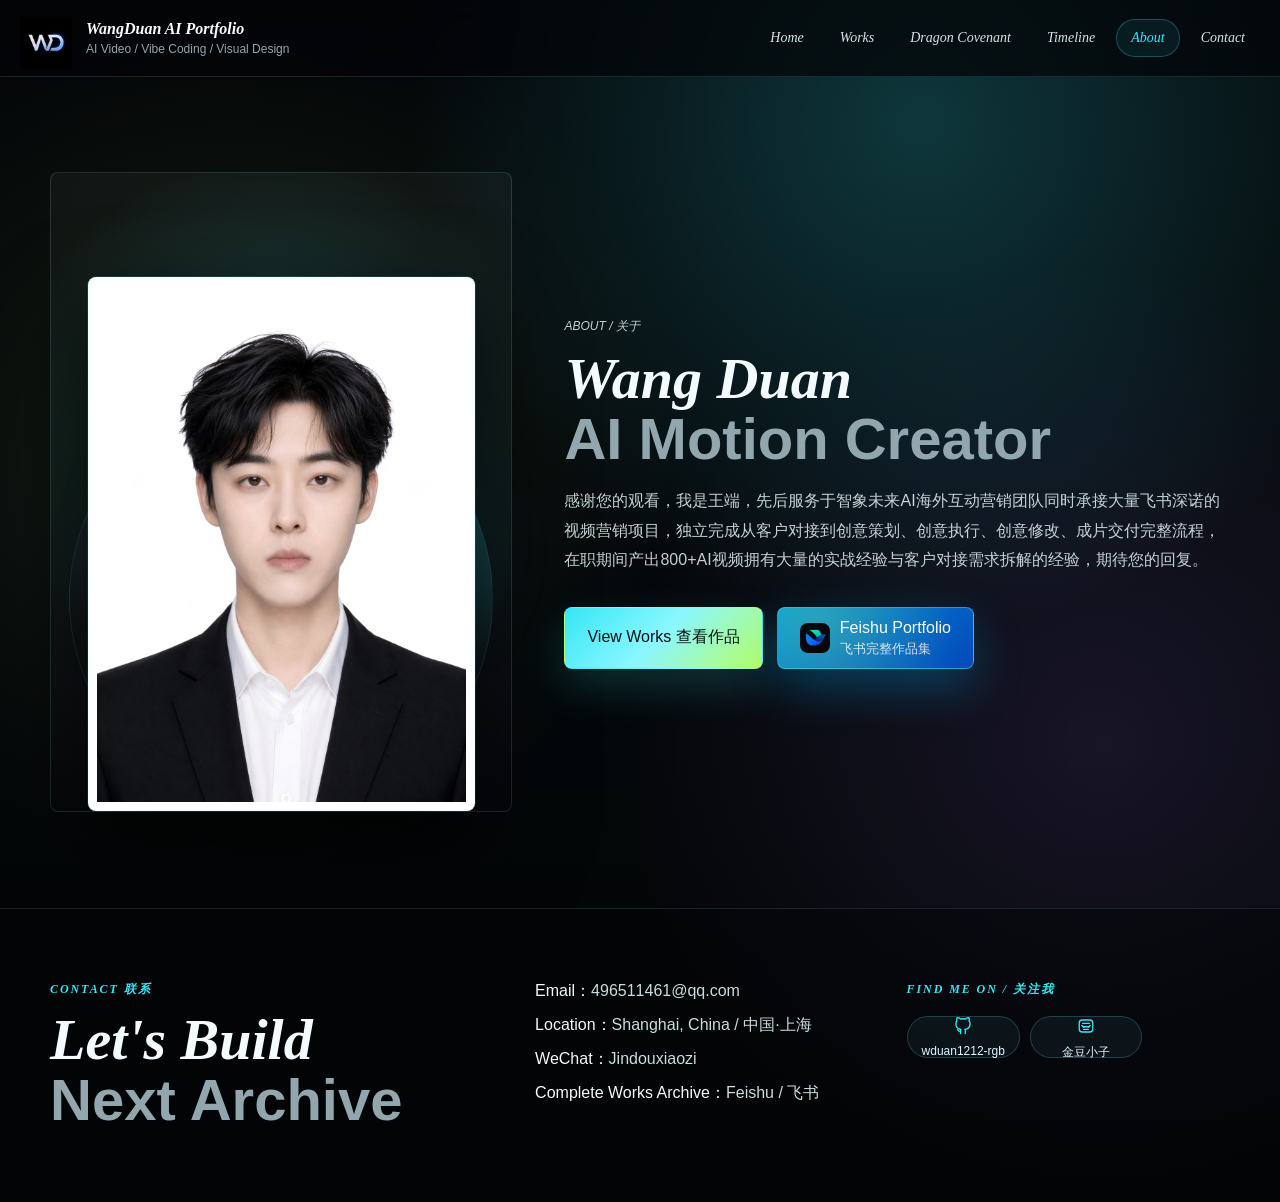
==== commit 5c78f771: "Implement V10 typography and contact refinements" ====
--- a/about.html
+++ b/about.html
@@ -5,7 +5,8 @@
     <meta name="viewport" content="width=device-width, initial-scale=1">
     <title>About | WangDuan AI Portfolio</title>
     <meta name="description" content="王端 AI 视频、Vibe Coding 与视觉设计方向介绍。">
-    <link rel="stylesheet" href="assets/css/styles.css?v=20260504-v9">
+    <link rel="icon" type="image/png" href="assets/logo/wd-logo.png">
+    <link rel="stylesheet" href="assets/css/styles.css?v=20260504-v10">
   </head>
   <body>
     <div class="shell">
@@ -24,7 +25,7 @@
           <div class="nav-links" data-nav-links>
             <a href="index.html">Home</a>
             <a href="works.html">Works</a>
-            <a href="https://wduan1212-rgb.github.io/Dragon/" target="_blank" rel="noopener">Dragon Covenant</a>
+            <a href="https://wduan1212-rgb.github.io/Dragon/" target="_blank" rel="noopener noreferrer">Dragon Covenant</a>
             <a href="index.html#timeline">Timeline</a>
             <a href="about.html">About</a>
             <a href="index.html#contact">Contact</a>
@@ -47,7 +48,7 @@
               </p>
               <div class="cta-row">
                 <a class="button primary" href="works.html">View Works 查看作品</a>
-                <a class="button feishu-button" href="https://tcndqnj035ys.feishu.cn/docx/TIaadDGlfo3OVuxZvAxcnTnXn2g?from=from_copylink" data-feishu-link target="_blank" rel="noopener">
+                <a class="button feishu-button" href="https://tcndqnj035ys.feishu.cn/docx/TIaadDGlfo3OVuxZvAxcnTnXn2g?from=from_copylink" data-feishu-link target="_blank" rel="noopener noreferrer">
                   <img src="assets/logo/feishu-icon.png" alt="" width="24" height="24">
                   <span>Feishu Portfolio<br><em>飞书完整作品集</em></span>
                 </a>
@@ -67,7 +68,7 @@
                 <li>Email：<a href="mailto:496511461@qq.com" data-site-email>496511461@qq.com</a></li>
                 <li>Location：<span data-site-location>Shanghai, China / 中国·上海</span></li>
                 <li>WeChat：<span data-site-wechat>Jindouxiaozi</span></li>
-                <li>Complete Works Archive：<a href="https://tcndqnj035ys.feishu.cn/docx/TIaadDGlfo3OVuxZvAxcnTnXn2g?from=from_copylink" data-feishu-link target="_blank" rel="noopener">Feishu / 飞书</a></li>
+                <li>Complete Works Archive：<a href="https://tcndqnj035ys.feishu.cn/docx/TIaadDGlfo3OVuxZvAxcnTnXn2g?from=from_copylink" data-feishu-link target="_blank" rel="noopener noreferrer">Feishu / 飞书</a></li>
               </ul>
             </div>
             <div class="reveal delay-2">
@@ -90,7 +91,7 @@
       </div>
     </div>
 
-    <script src="assets/js/data.js?v=20260504-v9"></script>
-    <script src="assets/js/main.js?v=20260504-v9"></script>
+    <script src="assets/js/data.js?v=20260504-v10"></script>
+    <script src="assets/js/main.js?v=20260504-v10"></script>
   </body>
 </html>
--- a/assets/css/styles.css
+++ b/assets/css/styles.css
@@ -17,9 +17,11 @@
   --radius: 8px;
   --max: 1180px;
   --ease: cubic-bezier(0.22, 1, 0.36, 1);
-  --font-en-serif: Georgia, "Times New Roman", serif;
+  --font-en-display: Georgia, "Times New Roman", serif;
+  --font-en-serif: var(--font-en-display);
+  --font-cn-title: "阿里妈妈数黑体", "Source Han Sans SC", "HarmonyOS Sans SC", "PingFang SC", "Microsoft YaHei", sans-serif;
   --font-cn-calligraphy: "禹卫书法云墨简体", "STKaiti", "KaiTi", serif;
-  --font-cn-body: "PingFang SC", "Microsoft YaHei", "Noto Sans SC", "Hiragino Sans GB", sans-serif;
+  --font-cn-body: "方正兰亭超细黑简体", "FZLanTingHeiS-UL-GB", "PingFang SC", "Microsoft YaHei", "Noto Sans SC", "Hiragino Sans GB", sans-serif;
 }
 
 * {
@@ -4537,3 +4539,169 @@
     animation: none;
   }
 }
+
+/* V10 typography and portfolio archive refinements */
+body,
+.brand-subtitle,
+.section-lead,
+.card-body p,
+.archive-card p,
+.project-subtitle,
+.timeline-column-header p,
+.year-note,
+.about-copy p,
+.contact-list,
+.meta-item strong,
+.embed-slot span,
+.project-tags span,
+.pill,
+.card-overline span,
+.feishu-strip em,
+.hero-feishu-button em {
+  font-family: var(--font-cn-body);
+  font-weight: 300;
+  letter-spacing: 0;
+}
+
+.section-title,
+.case-title,
+.archive-card h3,
+.work-card .card-body h3,
+.works-section-head h3,
+.timeline-2026-head span,
+.project-title {
+  font-family: var(--font-en-display);
+  font-style: italic;
+  letter-spacing: 0;
+}
+
+.section-title span,
+.case-title span,
+.work-card h3 span,
+.archive-card h3 span,
+.year-note strong,
+.timeline-column-header h4,
+.filter-button,
+.project-tags span,
+.pill,
+.card-overline span {
+  font-family: var(--font-cn-title);
+  font-style: normal;
+  font-weight: 650;
+  letter-spacing: 0;
+}
+
+.filter-button {
+  font-weight: 650;
+}
+
+.section-lead,
+.card-body p,
+.archive-card p,
+.project-subtitle,
+.year-note,
+.about-copy p {
+  color: rgba(225, 242, 245, 0.86);
+}
+
+.brand-title,
+.nav-links a,
+.archive-open-button {
+  font-family: var(--font-en-display);
+  font-style: italic;
+  letter-spacing: 0;
+}
+
+.archive-open-button {
+  position: relative;
+  min-width: 168px;
+  min-height: 52px;
+  padding: 0 22px;
+  display: inline-flex;
+  align-items: center;
+  justify-content: center;
+  gap: 12px;
+  overflow: hidden;
+  border: 1px solid rgba(116, 238, 255, 0.44);
+  border-radius: 999px;
+  color: #f6fdff;
+  background:
+    linear-gradient(135deg, rgba(54, 230, 244, 0.2), rgba(159, 124, 255, 0.18)),
+    rgba(6, 18, 23, 0.9);
+  box-shadow:
+    0 0 0 1px rgba(116, 238, 255, 0.08) inset,
+    0 0 26px rgba(54, 230, 244, 0.18);
+  font-size: 16px;
+  font-weight: 700;
+  text-decoration: none;
+  transition:
+    transform 0.28s var(--ease),
+    border-color 0.28s var(--ease),
+    box-shadow 0.28s var(--ease);
+}
+
+.archive-open-button::before {
+  content: "";
+  position: absolute;
+  inset: -2px;
+  background: linear-gradient(115deg, transparent 0%, rgba(255, 255, 255, 0.22) 45%, transparent 64%);
+  transform: translateX(-120%);
+  transition: transform 0.65s var(--ease);
+}
+
+.archive-open-button::after {
+  content: "";
+  position: absolute;
+  inset: 1px;
+  border-radius: inherit;
+  border: 1px solid rgba(255, 255, 255, 0.08);
+  pointer-events: none;
+}
+
+.archive-open-button span {
+  position: relative;
+  z-index: 1;
+}
+
+.archive-open-button:hover,
+.archive-open-button:focus-visible {
+  border-color: rgba(185, 255, 98, 0.72);
+  box-shadow:
+    0 0 0 1px rgba(185, 255, 98, 0.14) inset,
+    0 0 30px rgba(54, 230, 244, 0.3);
+  transform: translateY(-2px);
+}
+
+.archive-open-button:hover::before,
+.archive-open-button:focus-visible::before {
+  transform: translateX(120%);
+}
+
+.button-arrow {
+  width: 24px;
+  height: 24px;
+  display: grid;
+  place-items: center;
+  border: 1px solid rgba(116, 238, 255, 0.28);
+  border-radius: 50%;
+  color: var(--lime);
+  line-height: 1;
+}
+
+.dragon-hero h1,
+.dragon-hero h1 span,
+.dragon-game-panel h2,
+.dragon-final-cta h2,
+.dragon-origin-copy h3,
+.dragon-chapter-card h3,
+.dragon-chapter-card h3 span {
+  font-family: var(--font-cn-calligraphy);
+  font-weight: 400;
+}
+
+@media (max-width: 760px) {
+  .archive-open-button {
+    width: 100%;
+    min-width: 0;
+  }
+}
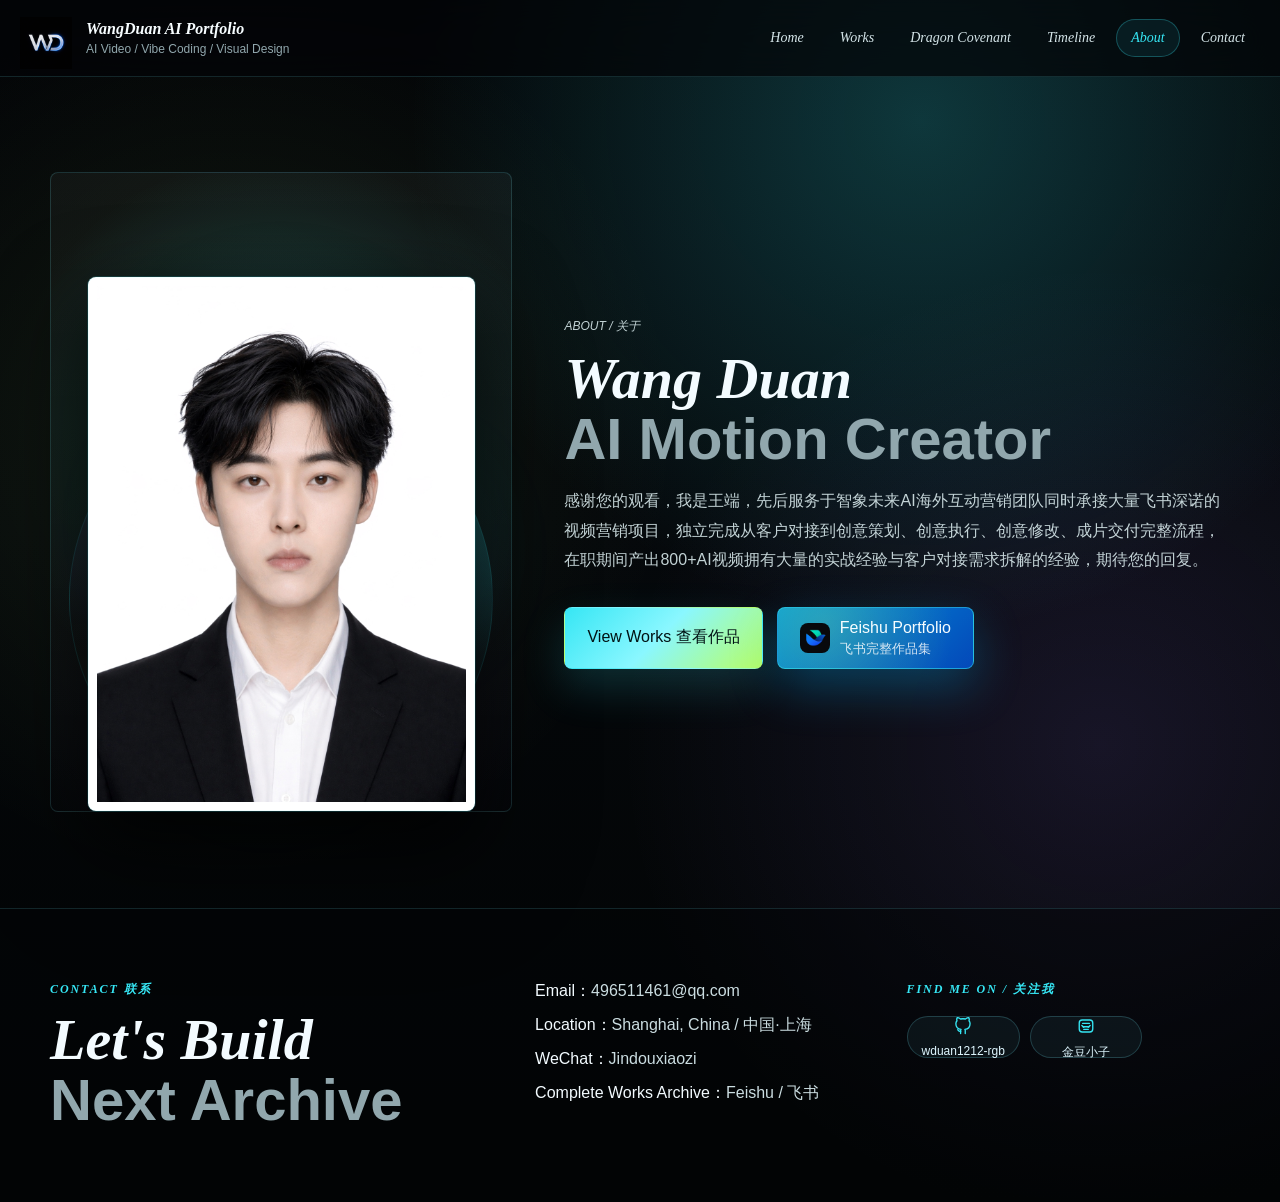
==== commit 9609ba4f: "Improve portfolio page load performance" ====
--- a/about.html
+++ b/about.html
@@ -6,7 +6,7 @@
     <title>About | WangDuan AI Portfolio</title>
     <meta name="description" content="王端 AI 视频、Vibe Coding 与视觉设计方向介绍。">
     <link rel="icon" type="image/png" href="assets/logo/wd-logo.png">
-    <link rel="stylesheet" href="assets/css/styles.css?v=20260504-v10">
+    <link rel="stylesheet" href="assets/css/styles.css?v=20260504-v10b">
   </head>
   <body>
     <div class="shell">
@@ -91,7 +91,7 @@
       </div>
     </div>
 
-    <script src="assets/js/data.js?v=20260504-v10"></script>
-    <script src="assets/js/main.js?v=20260504-v10"></script>
+    <script src="assets/js/data.js?v=20260504-v10b"></script>
+    <script src="assets/js/main.js?v=20260504-v10b"></script>
   </body>
 </html>
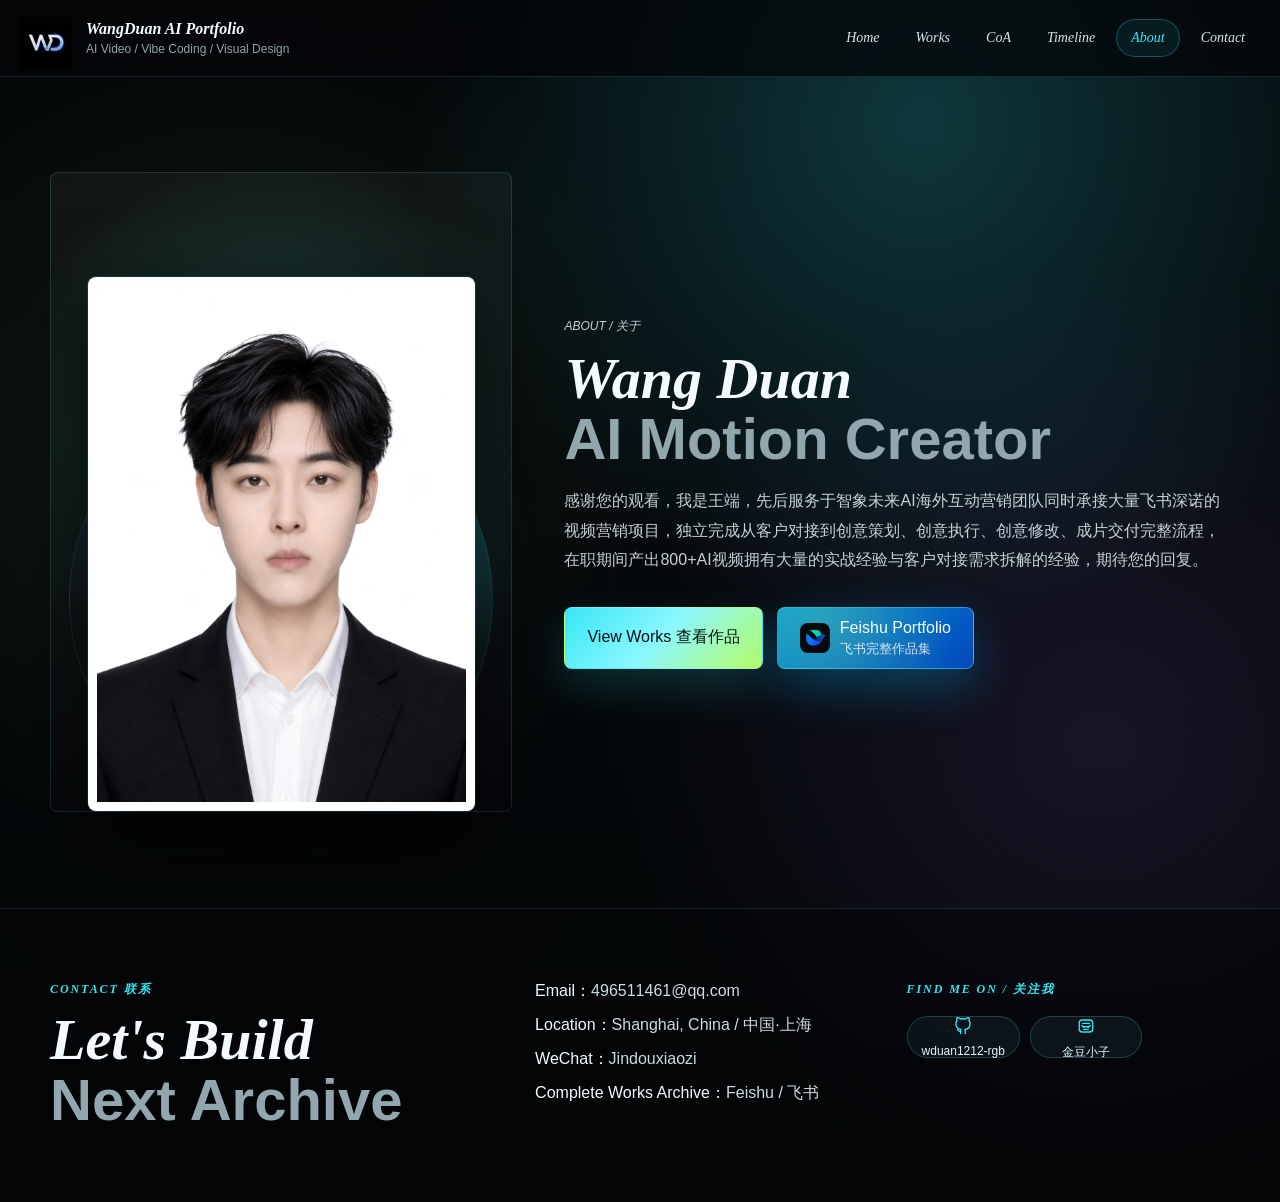
==== commit 85a430cd: "Add CoA game portfolio entry" ====
--- a/about.html
+++ b/about.html
@@ -6,7 +6,7 @@
     <title>About | WangDuan AI Portfolio</title>
     <meta name="description" content="王端 AI 视频、Vibe Coding 与视觉设计方向介绍。">
     <link rel="icon" type="image/png" href="assets/logo/wd-logo.png">
-    <link rel="stylesheet" href="assets/css/styles.css?v=20260504-v10b">
+    <link rel="stylesheet" href="assets/css/styles.css?v=20260513-coa">
   </head>
   <body>
     <div class="shell">
@@ -25,7 +25,7 @@
           <div class="nav-links" data-nav-links>
             <a href="index.html">Home</a>
             <a href="works.html">Works</a>
-            <a href="https://wduan1212-rgb.github.io/Dragon/" target="_blank" rel="noopener noreferrer">Dragon Covenant</a>
+            <a href="https://wduan1212-rgb.github.io/CoA/" target="_blank" rel="noopener noreferrer">CoA</a>
             <a href="index.html#timeline">Timeline</a>
             <a href="about.html">About</a>
             <a href="index.html#contact">Contact</a>
@@ -91,7 +91,7 @@
       </div>
     </div>
 
-    <script src="assets/js/data.js?v=20260504-v10b"></script>
-    <script src="assets/js/main.js?v=20260504-v10b"></script>
+    <script src="assets/js/data.js?v=20260513-coa"></script>
+    <script src="assets/js/main.js?v=20260513-coa"></script>
   </body>
 </html>
--- a/assets/css/styles.css
+++ b/assets/css/styles.css
@@ -621,7 +621,7 @@
 }
 
 .highlight-grid {
-  grid-template-columns: repeat(5, minmax(0, 1fr));
+  grid-template-columns: repeat(6, minmax(0, 1fr));
 }
 
 .metric-card,
@@ -4369,6 +4369,10 @@
   --loop-duration: 38s;
 }
 
+.column-game {
+  --loop-duration: 40s;
+}
+
 .column-app {
   --loop-duration: 42s;
 }
@@ -4413,6 +4417,66 @@
     linear-gradient(180deg, rgba(54, 230, 244, 0.08), rgba(255, 255, 255, 0.015)),
     rgba(6, 21, 25, 0.86);
   transform: translateY(-4px);
+}
+
+.timeline-card-main {
+  height: 100%;
+  min-height: 0;
+  display: flex;
+  flex-direction: column;
+  color: inherit;
+}
+
+.timeline-project-card.has-actions {
+  position: relative;
+}
+
+.timeline-project-card.has-actions .project-info {
+  padding-bottom: 58px;
+}
+
+.project-action-link,
+.card-action-link {
+  display: inline-flex;
+  align-items: center;
+  justify-content: center;
+  border: 1px solid rgba(116, 238, 255, 0.34);
+  border-radius: 999px;
+  color: var(--cyan);
+  background: rgba(54, 230, 244, 0.08);
+  font-family: var(--font-cn-title);
+  font-size: 12px;
+  font-weight: 750;
+  line-height: 1;
+  text-decoration: none;
+  transition: color 0.25s var(--ease), border-color 0.25s var(--ease), background 0.25s var(--ease);
+}
+
+.project-action-link {
+  position: absolute;
+  left: 15px;
+  right: 15px;
+  bottom: 15px;
+  z-index: 4;
+  min-height: 34px;
+}
+
+.card-action-row {
+  margin-top: 16px;
+}
+
+.card-action-link {
+  min-height: 36px;
+  padding: 0 14px;
+}
+
+.project-action-link:hover,
+.project-action-link:focus-visible,
+.card-action-link:hover,
+.card-action-link:focus-visible {
+  color: #001214;
+  border-color: transparent;
+  background: linear-gradient(135deg, var(--cyan), var(--lime));
 }
 
 .project-cover-wrap {
